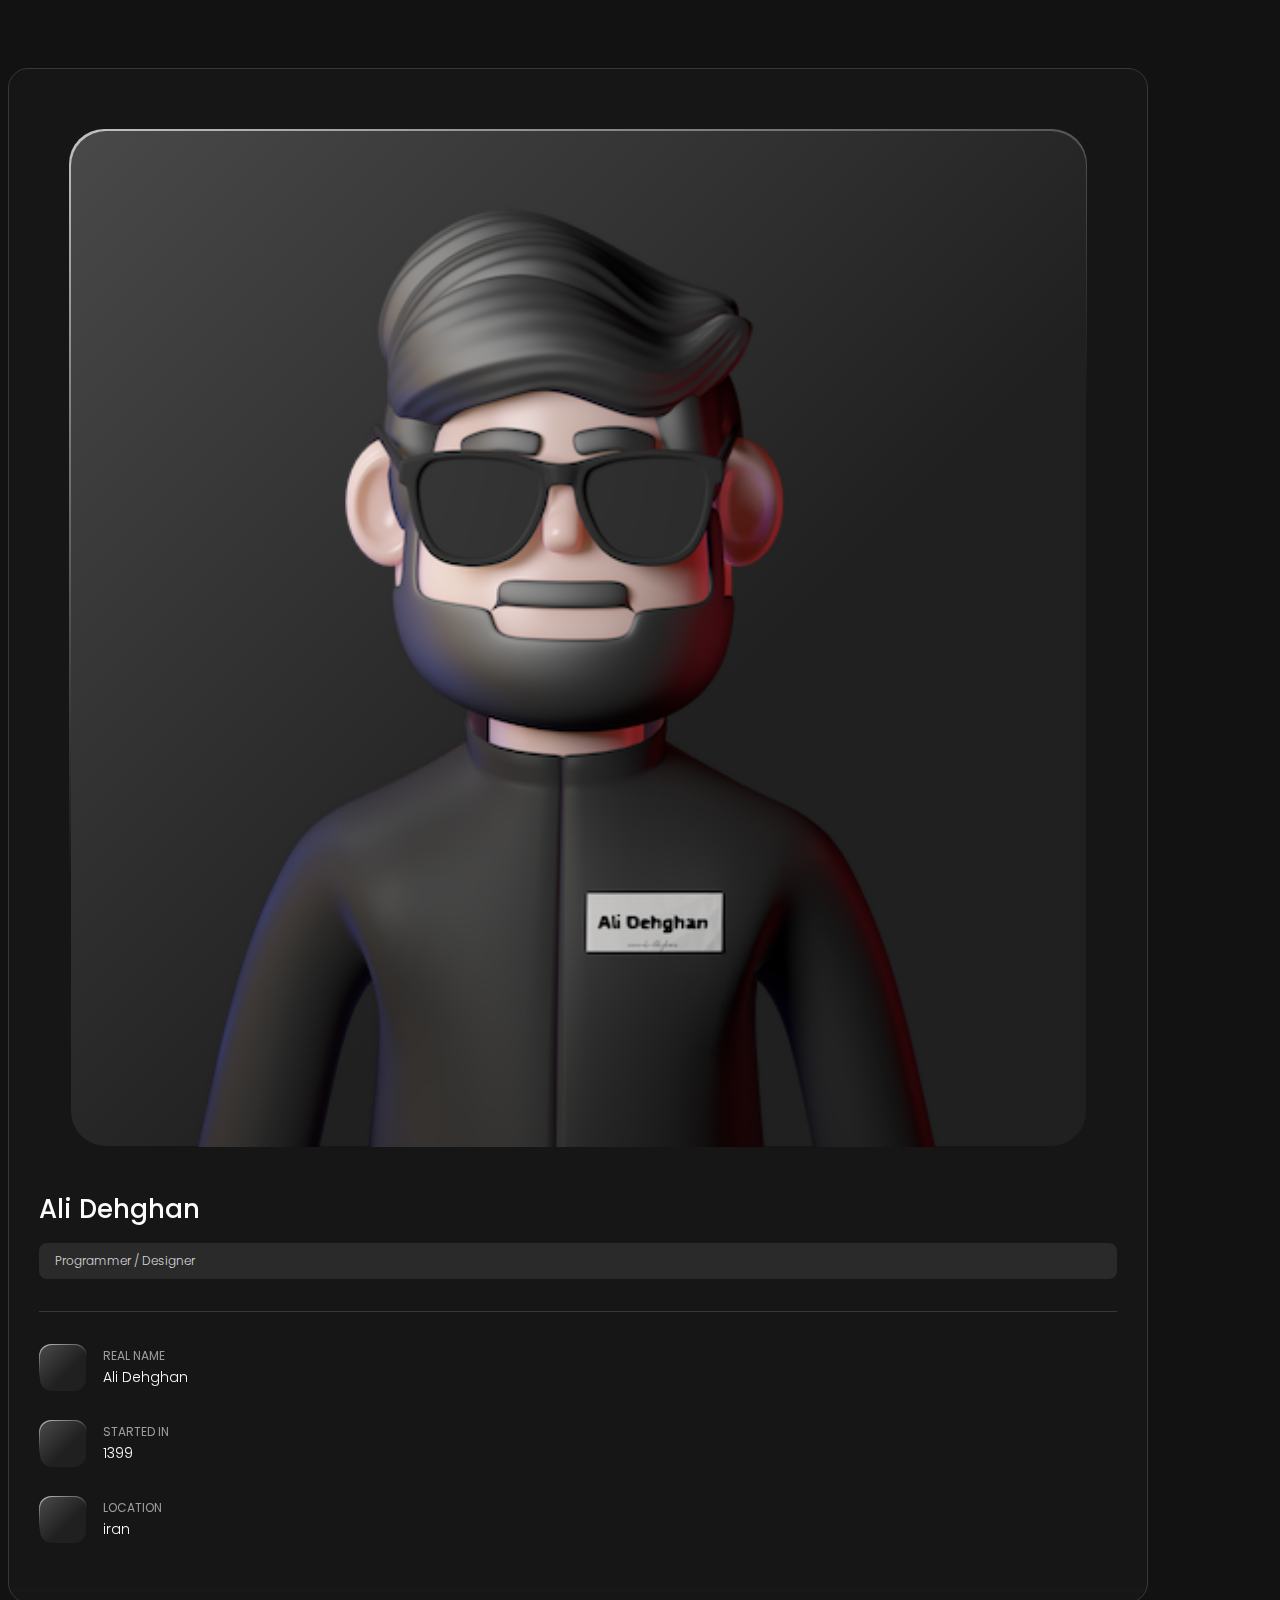
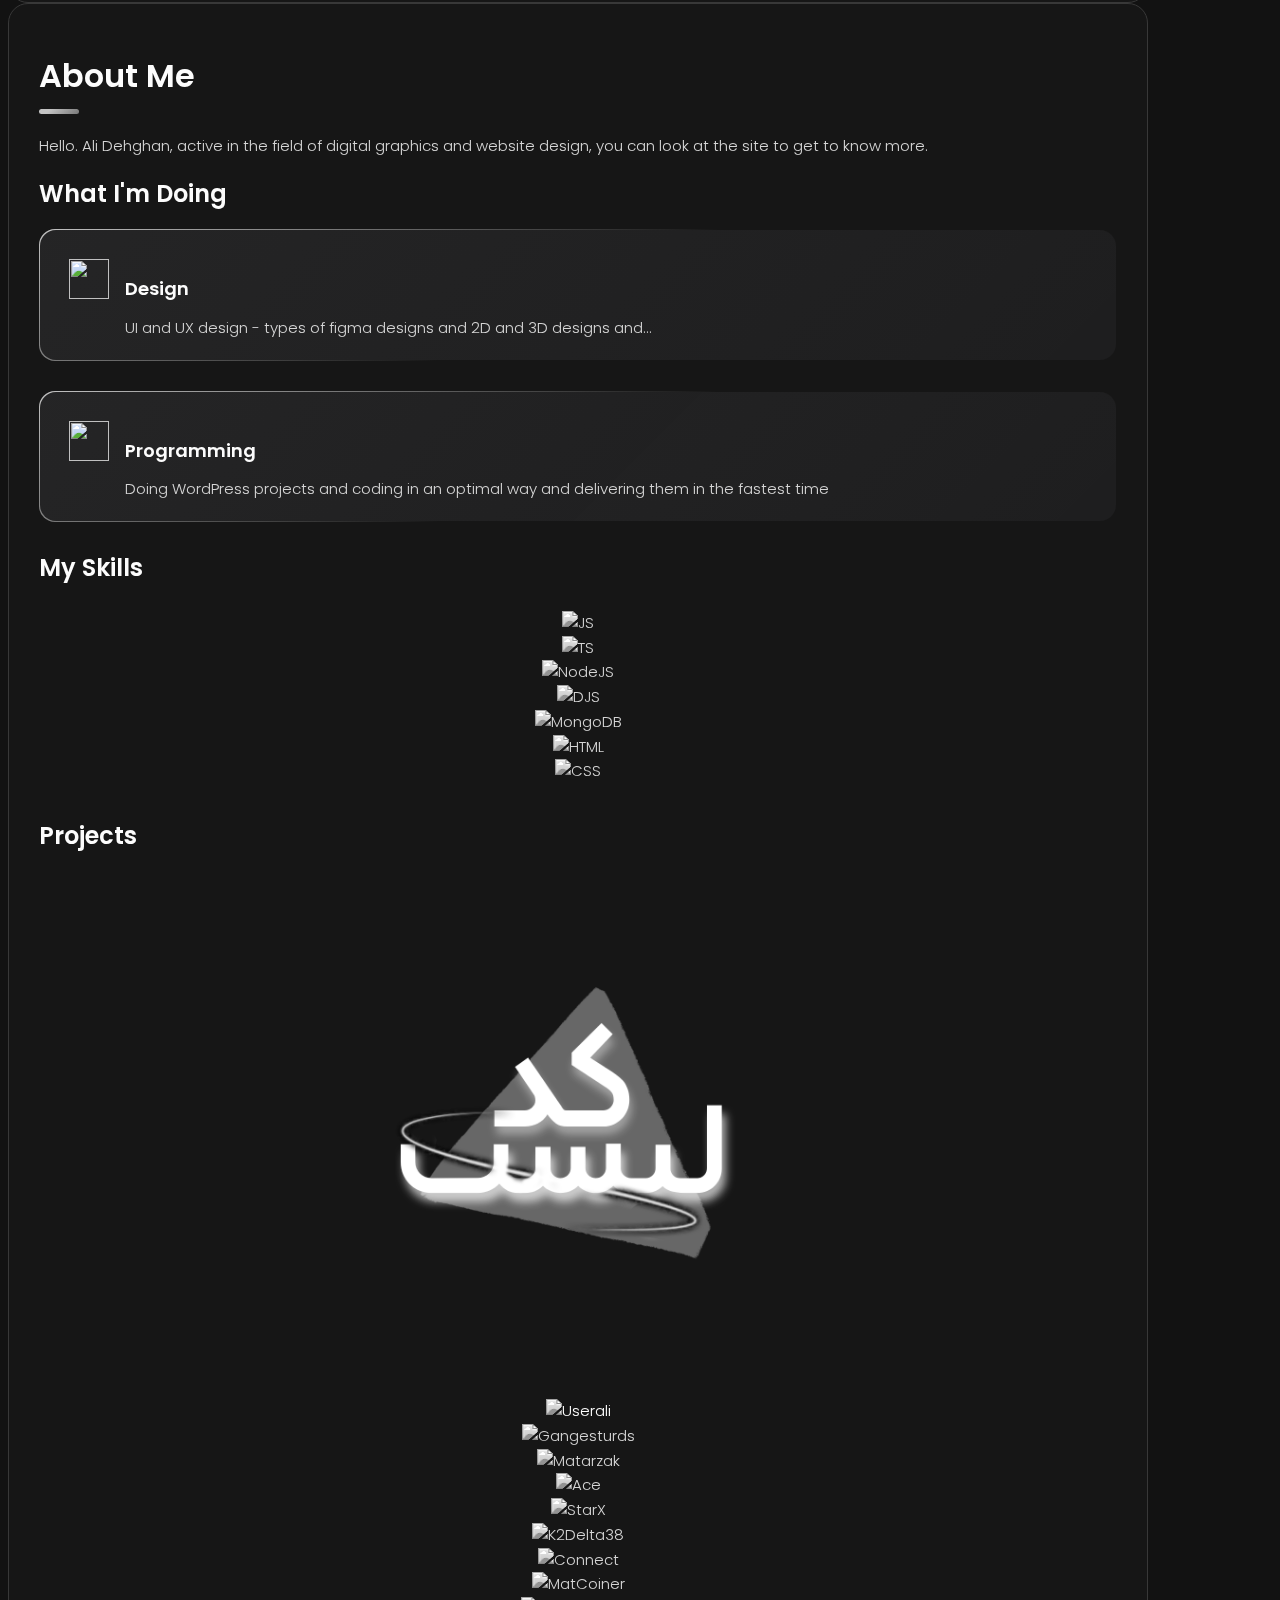
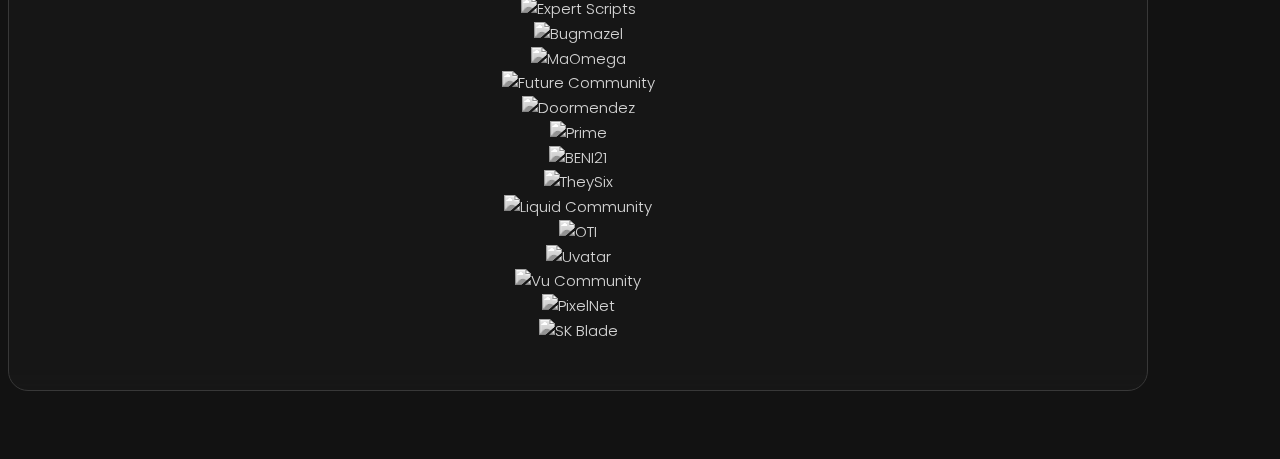
==== index.html @ c4b0453b "Update index.html" ====
<!DOCTYPE html>
<html lang="en">

<head>
  
    <script>
document.onkeydown = function (e) {
 if(e.keyCode == 123) {
return false;
}
if(e.ctrlKey && e.shiftKey && e.keyCode == 73){
return false;
}
if(e.ctrlKey && e.shiftKey && e.keyCode == 74) {
return false;
}
if(e.ctrlKey && e.keyCode == 85) {
return false;
}}
document.addEventListener('contextmenu', function(e) {
e.preventDefault();
});</script>
        
    <meta charset="utf-8" />
    <meta charset="Character_Set"/>
   <link rel="icon" href="assets/images/favicon.png">
  <title>Ali Dehghan</title>

    <meta http-equiv="X-UA-Compatible" content="IE=edge">
<meta name="viewport" content="width=device-width, initial-scale=1.0, maximum-scale=1.0, user-scalable=no, shrink-to-fit=no">
  <meta name="format-detection" content="telephone=no" />
    <meta name="format-detection" content="address=no" />

    <meta property="og:type" content="website">
    <meta property="og:title" content="Ali Dehghan" />
    <meta property="og:description"
        content="I'm Ali, a 18 years old developer from Iran that goes by &quot;Ali Dehghan&quot; on media." />
    <meta property="og:url" content="https://www.userali.ir" />
    <meta property="og:image" content="https://www.userali.ir/AD/images/AD.webp" />
    <meta name="theme-color" content="#2f3136">

    <link rel="apple-touch-icon" href="assets/images/avatar.png">
    <link rel="shortcut icon" href="assets/images/favicon.png" type="image/png">

    <link rel="stylesheet" type="text/css" href="assets/styles/vendors/bootstrap.min.css" />
    <link rel="stylesheet" type="text/css" href="assets/styles/style.css" />

</head>

<body>

    <div id="particles-js"></div>
    <script src="assets/js/particles.min.js"></script>

    <main class="main">
        <div class="container gutter-top gutter-bottom">
            <div class="row sticky-parent">

                <aside class="col-12 col-md-12 col-xl-3">
                    <div class="sidebar box-outer sticky-column">

                        <div class="sidebar__base-info">
                            <figure class="icon-box box avatar-box">
                                <img src="assets/images/avatar.png" draggable="false" alt="Ali Dehghan">
                            </figure>

                            <div class="text-xl-center">
                                <h3 class="title title--h3 sidebar__name">Ali Dehghan</h3>
                                <div class="badge">Programmer / Designer</div>
                            </div>

                            <button class="btn btn--small btn--icon-right sidebar__btn js-btn-toggle"><span>Show
                                    Contacts</span><i class="feathericon-chevron-down"></i></button>
                        </div>

                        <div class="sidebar__additional-info js-show">
                            <div class="separation"></div>
                            <ul class="details-info">

                                <li class="details-info__item">
                                    <span class="box icon-box"><i class="font-icon icon-user"></i></span>
                                    <div class="contacts-block__info">
                                        <span class="overhead">Real Name</span>
                                        <span class="text-overflow" title="Ali Dehghan">Ali Dehghan</span>
                                    </div>
                                </li>

                                <li class="details-info__item">
                                    <span class="box icon-box"><i class="font-icon icon-calendar"></i></span>
                                    <div class="contacts-block__info">
                                        <span class="overhead">STARTED IN</span>
                                        <span class="text-overflow" title="1399">1399</span>
                                    </div>
                                </li>

                                <li class="details-info__item">
                                    <span class="box icon-box"><i class="font-icon icon-location"></i></span>
                                    <div class="contacts-block__info">
                                        <span class="overhead">Location</span>
                                        <span class="text-overflow" title="iran">iran</span>
                                    </div>
                                </li>
                            </ul>

                </aside>

                <!-- Content -->
                <div class="col-12 col-md-12 col-xl-9">
                    <div class="box-outer">

                        <!-- About -->
                        <div class="pb-0 pb-sm-2">
                            <h1 class="title title--h1 title__separate">About Me</h1>
                            <p>Hello. Ali Dehghan, active in the field of digital graphics and website design, you can look at the site to get to know more.</p>
                        </div>

                        <h2 class="title title--h2 mt-3">What I'm Doing</h2>
                        <div class="row">

                            <div class="col-12 col-lg-6">
                                <div class="case-item box box-inner">
                                    <img class="case-item__icon" src="assets/icons/build.svg" alt="" />
                                    <div>
                                        <h3 class="title title--h3">Design</h3>
                                        <p class="case-item__caption">UI and UX design - types of figma designs and 2D and 3D designs and...</p>
                                    </div>
                                </div>
                            </div>

                            <div class="col-12 col-lg-6">
                                <div class="case-item box box-inner">
                                    <img class="case-item__icon" src="assets/icons/code.svg" alt="" />
                                    <div>
                                        <h3 class="title title--h3">Programming</h3>
                                        <p class="case-item__caption">Doing WordPress projects and coding in an optimal way and delivering them in the fastest time
                                        </p>
                                    </div>
                                </div>
                            </div>
                        </div>

                        <h2 class="title title--h2 mt-16">My Skills</h2>
                        <div class="swiper-container js-carousel-skills">

                            <div class="swiper-wrapper">

                                <figure class="swiper-slide">
                                    <span><img class="logo-client" src="assets/images/skills/JS.png" draggable="false" alt="JS" /></span>
                                </figure>

                                <figure class="swiper-slide">
                                    <span><img class="logo-client" src="assets/images/skills/TS.png" draggable="false" alt="TS" /></span>
                                </figure>

                                <figure class="swiper-slide">
                                    <span><img class="logo-client" src="assets/images/skills/NodeJS.png" draggable="false"
                                            alt="NodeJS" /></span>
                                </figure>

                                <figure class="swiper-slide">
                                    <span><img class="logo-client" src="assets/images/skills/DJS.png" draggable="false"
                                            alt="DJS" /></span>
                                </figure>

                                <figure class="swiper-slide">
                                    <span><img class="logo-client" src="assets/images/skills/MongoDB.png" draggable="false"
                                            alt="MongoDB" /></span>
                                </figure>

                                <figure class="swiper-slide">
                                    <span><img class="logo-client" src="assets/images/skills/HTML.png" draggable="false"
                                            alt="HTML" /></span>
                                </figure>

                                <figure class="swiper-slide">
                                    <span><img class="logo-client" src="assets/images/skills/CSS.png" draggable="false"
                                            alt="CSS" /></span>
                                </figure>

                            </div>

                            <div class="swiper-pagination"></div>
                        </div>

                        <h2 class="title title--h2 mt-16">Projects</h2>
                        <div class="swiper-container js-carousel-clients">
                            <div class="swiper-wrapper">

                                <figure class="swiper-slide">
                                    <a target="_blank" href="https://www.codelist.ir"><img class="logo-client"
                                            src="/assets/images/projects
/Codelist.png" alt="Codelist" /></a>
                                </figure>

                                <figure class="swiper-slide">
                                    <a target="_blank" href="https://www.userali.ir"><img class="logo-client"
                                            src="/assets/images/projects
/" alt="Userali" /></a>
                                </figure>
                              
                              <figure class="swiper-slide">
                                    <span><img class="logo-client" src="assets/images/projects/Gangesturds.png" draggable="false"
                                            alt="Gangesturds" /></span>
                                </figure>

                                <figure class="swiper-slide">
                                    <span><img class="logo-client" src="assets/images/projects/Matarzak.png" draggable="false"
                                            alt="Matarzak" /></span>
                                </figure>

                                <figure class="swiper-slide">
                                    <span><img class="logo-client" src="assets/images/projects/Ace.png" draggable="false"
                                            alt="Ace" /></span>
                                </figure>

                                <figure class="swiper-slide">
                                    <span><img class="logo-client" src="assets/images/projects/StarX.png" draggable="false"
                                            alt="StarX" /></span>
                                </figure>

                                <figure class="swiper-slide">
                                    <span><img class="logo-client" src="assets/images/projects/K2Delta38.png" draggable="false"
                                            alt="K2Delta38" /></span>
                                </figure>

                                <figure class="swiper-slide">
                                    <span><img class="logo-client" src="assets/images/projects/Connect.png" draggable="false"
                                            alt="Connect" /></span>
                                </figure>

                                <figure class="swiper-slide">
                                    <span><img class="logo-client" src="assets/images/projects/MatCoiner.png" draggable="false"
                                            alt="MatCoiner" /></span>
                                </figure>

                                <figure class="swiper-slide">
                                    <span><img class="logo-client" src="assets/images/projects/Expeprt Scripts.png" draggable="false"
                                            alt="Expert Scripts" /></span>
                                </figure>

                                <figure class="swiper-slide">
                                    <span><img class="logo-client" src="assets/images/projects/Bugmazel.png" draggable="false"
                                            alt="Bugmazel" /></span>
                                </figure>

                                <figure class="swiper-slide">
                                    <span><img class="logo-client" src="assets/images/projects/MaOmega.png" draggable="false"
                                            alt="MaOmega" /></span>
                                </figure>

                                <figure class="swiper-slide">
                                    <span><img class="logo-client" src="assets/images/projects/Future.png" draggable="false"
                                            alt="Future Community" /></span>
                                </figure>

                                <figure class="swiper-slide">
                                    <span><img class="logo-client" src="assets/images/projects/Doormendez.png" draggable="false"
                                            alt="Doormendez" /></span>
                                </figure>

                                <figure class="swiper-slide">
                                    <span><img class="logo-client" src="assets/images/projects/Prime.png" draggable="false"
                                            alt="Prime" /></span>
                                </figure>

                                <figure class="swiper-slide">
                                    <span><img class="logo-client" src="assets/images/projects/BENI21.png" draggable="false"
                                            alt="BENI21" /></span>
                                </figure>

                                <figure class="swiper-slide">
                                    <span><img class="logo-client" src="assets/images/projects/TheySix.png" draggable="false"
                                            alt="TheySix" /></span>
                                </figure>

                                <figure class="swiper-slide">
                                    <span><img class="logo-client" src="assets/images/projects/Liquid.png" draggable="false"
                                            alt="Liquid Community" /></span>
                                </figure>

                                <figure class="swiper-slide">
                                    <span><img class="logo-client" src="assets/images/projects/OTI.png" draggable="false"
                                            alt="OTI" /></span>
                                </figure>

                                <figure class="swiper-slide">
                                    <span><img class="logo-client" src="assets/images/projects/Uvatar.png" draggable="false"
                                            alt="Uvatar" /></span>
                                </figure>

                                <figure class="swiper-slide">
                                    <span><img class="logo-client" src="assets/images/projects/Vu.png"draggable="false"
                                            alt="Vu Community" /></span>
                                </figure>

                                <figure class="swiper-slide">
                                    <span><img class="logo-client" src="assets/images/projects/PixelNet.png" draggable="false"
                                            alt="PixelNet" /></span>
                                </figure>

                                <figure class="swiper-slide">
                                    <span><img class="logo-client" src="assets/images/projects/SK Blade.png" draggable="false"
                                            alt="SK Blade" /></span>
                                </figure>

                            </div>

                            <div class="swiper-pagination"></div>
                        </div>

                    </div>
                </div>

            </div>
        </div>
    </main>

    <script src="assets/js/jquery-3.4.1.min.js"></script>
    <script src="assets/js/plugins.min.js"></script>
    <script src="assets/js/common.js"></script>

</body>

</html>
---- assets/styles/style.css ----
@import url("vendors/swiper.min.css");
@import url("../icons/style-custome-icons.css");
@import url("../icons/feather.css");
@import url("https://fonts.googleapis.com/css2?family=Poppins:wght@300;400;500;600&display=swap");
:root {
    --font-family: "Poppins", sans-serif;
    --font-base-size: 15px;
    --font-mobile-size: 14px;
    --color-heading: #fcfcfc;
    --color-paragraph: #d6d6d6;
    --color-border: #383838;
    --color-bg: #121212;
    --color-surface-1: #1e1e1f64;
    --color-surface-2: #2a2a2b;
    --color-surface-3: #202021;
    --color-accent: #ffffff;
    --color-error: #b84c4c;
    --color-gradient: linear-gradient(137.84deg, #c3c3c3 26.31%, #7e7e7e 93.75%);
    --color-gradient-soft: linear-gradient(135deg, rgba(195, 195, 195, 0.0375) 0%, rgba(126, 126, 126, 0) 100%), #1e1e1f;
    --color-gradient-text: linear-gradient(90deg, #c3c3c3, #7e7e7e);
    --color-gradient-border: linear-gradient(155deg, #c3c3c3 0%, rgba(255, 191, 96, 0) 50%);
    --color-gradient-border-gray: linear-gradient(135deg, #404040 0%, rgba(64, 64, 64, 0) 48.44%);
    --color-gradient-gray: linear-gradient(137.84deg, #3f3f40 2.69%, #303030 93.75%);
    --color-gradient-icon: linear-gradient(135deg, rgba(195, 195, 195, 0.25) 0%, rgba(126, 126, 126, 0) 59.86%), #202021;
    --color-btn: linear-gradient(135deg, rgba(45, 45, 46, 0.25) 0%, rgba(27, 27, 28, 0) 100%), #202021;
    --radius-32: 32px;
    --radius-20: 20px;
    --radius-18: 18px;
    --radius-16: 16px;
    --radius-14: 14px;
    --radius-12: 12px;
    --radius-8: 8px;
}

/* -----------------------------------------------------------------
    - General Styles
----------------------------------------------------------------- */

*,
::before,
::after {
    background-repeat: no-repeat;
    -webkit-box-sizing: border-box;
    box-sizing: border-box;
}

html {
    -webkit-overflow-scrolling: touch;
    -webkit-box-sizing: border-box;
    box-sizing: border-box;
}

body,
html {
    font-size: 1rem;
    -webkit-text-size-adjust: 100%;
}

body {
    background-color: var(--color-bg);
    color: var(--color-paragraph);
    font-family: var(--font-family);
    font-size: var(--font-base-size);
    font-weight: 300;
    line-height: 1.65;
    min-height: 100vh;
    overflow-x: hidden;
    -ms-overflow-style: scrollbar;
    -webkit-font-smoothing: antialiased;
}

@media only screen and (max-width: 580px) {
    body {
        font-size: var(--font-mobile-size);
        line-height: 1.6;
    }
}

html.is-scroll-disabled body {
    height: 100vh;
    overflow: hidden;
}

@media all and (-ms-high-contrast: none),
(-ms-high-contrast: active) {
    html.is-scroll-disabled {
        overflow: hidden;
    }
}

.no-scroll {
    overflow: hidden;
    -ms-overflow-style: none;
}

.no-scroll-height {
    overflow-x: hidden;
}

.svg-defs {
    position: absolute;
    height: 0;
    width: 0;
}

img {
    max-width: 100%;
    -webkit-user-select: none;
    -moz-user-select: none;
    -ms-user-select: none;
    user-select: none;
}

figure {
    margin: 0;
}

iframe {
    background-color: var(--color-bg);
    border: 0;
    display: block;
    height: 100%;
    width: 100%;
}

.cover {
    -o-object-fit: cover;
    object-fit: cover;
    -o-object-position: center;
    object-position: center;
    font-family: "object-fit: cover; object-position: center;";
    height: 100%;
    width: 100%;
}

::-moz-selection {
    background: transparent;
    color: var(--color-accent);
}

::selection {
    background: transparent;
    color: var(--color-accent);
}

.scroll-line {
    background: var(--color-gradient);
    height: 0.1875rem;
    position: fixed;
    top: 0;
    width: 0;
    z-index: 3;
}

/* -----------------------------------------------------------------
    - Typography
----------------------------------------------------------------- */

h1,
h2,
h3,
h4,
h5,
h6 {
    color: var(--color-heading);
    font-family: var(--font-family);
    font-weight: 600;
    line-height: 1.3;
}

.title--h1 {
    font-size: 2rem;
    margin-bottom: 1.0625rem;
}

@media only screen and (max-width: 580px) {
    .title--h1 {
        font-size: 1.5rem;
    }
}

.title--h2 {
    font-size: 1.5rem;
    margin-bottom: 1.25rem;
}

@media only screen and (max-width: 580px) {
    .title--h2 {
        font-size: 1.125rem;
    }
}

.title--h3 {
    font-size: 1.125rem;
    margin-bottom: 0.5rem;
}

@media only screen and (max-width: 580px) {
    .title--h3 {
        font-size: 1rem;
    }
}

.title--h4 {
    font-size: 1rem;
    margin-bottom: 0.8125rem;
    font-weight: 500;
}

@media only screen and (max-width: 580px) {
    .title--h4 {
        font-size: 0.875rem;
    }
}

.title--h5 {
    font-size: 0.875rem;
}

@media only screen and (max-width: 580px) {
    .title--h5 {
        font-size: 0.75rem;
    }
}

.title--h6 {
    font-size: 0.75rem;
}

@media only screen and (max-width: 580px) {
    .title--h6 {
        font-size: 0.625rem;
    }
}

.title--center {
    text-align: center;
}

.title--tone {
    background: var(--color-gradient-text);
    -webkit-background-clip: text;
    background-clip: text;
    -webkit-text-fill-color: transparent;
}

.title-icon {
    margin-right: 0.5rem;
    margin-top: -0.25rem;
    height: 2.5rem;
    width: 2.5rem;
}

@media only screen and (max-width: 580px) {
    .title-icon {
        height: 2.08333rem;
        width: 2.08333rem;
    }
}

.title__separate {
    margin-bottom: 2.3125rem;
    position: relative;
}

.title__separate::before {
    content: "";
    background: var(--color-gradient);
    border-radius: 0.5rem;
    height: 0.3125rem;
    position: absolute;
    bottom: -1.0625rem;
    left: 0;
    width: 2.5rem;
    z-index: 1;
}

@media only screen and (max-width: 580px) {
    .title__separate {
        margin-bottom: 1.5rem;
    }
    .title__separate::before {
        height: 0.1875rem;
        bottom: -0.625rem;
        width: 1.875rem;
    }
}

.overhead {
    color: var(--color-paragraph);
    font-size: 0.75rem;
    font-weight: 400;
    display: block;
    opacity: 0.7;
    text-transform: uppercase;
}

@media only screen and (max-width: 580px) {
    .overhead {
        font-size: 0.6875rem;
    }
}

.text-overflow {
    display: block;
    text-overflow: ellipsis;
    overflow: hidden;
    white-space: nowrap;
}

.block-quote {
    font-size: 1.25rem;
    font-weight: 400;
    font-style: italic;
    margin: 1.8125rem 0;
    position: relative;
    line-height: 1.6;
}

@media only screen and (max-width: 991px) {
    .block-quote {
        padding-left: 3.8125rem;
    }
}

@media only screen and (max-width: 580px) {
    .block-quote {
        font-size: 1.125rem;
        margin: 1rem 0;
        padding-left: 0;
        padding-top: 2.8125rem;
    }
    .block-quote p {
        margin-bottom: 0.5rem;
    }
}

.block-quote::before {
    background-image: url(../icons/icon-quote.svg);
    background-repeat: no-repeat;
    background-position: center;
    background-size: cover;
    content: "";
    height: 1.125rem;
    margin: 0 auto;
    position: absolute;
    top: 0.5rem;
    left: -3.125rem;
    width: 1.6875rem;
}

@media only screen and (max-width: 991px) {
    .block-quote::before {
        left: 0;
    }
}

.block-quote__author {
    font-size: 0.875rem;
    font-style: normal;
    display: block;
    margin-top: 0.5625rem;
    padding-left: 3rem;
    position: relative;
}

@media only screen and (max-width: 580px) {
    .block-quote__author {
        font-size: 0.875rem;
        margin-top: 0;
        padding-left: 2rem;
    }
}

.block-quote__author::before {
    content: "";
    background-color: var(--color-heading);
    height: 0.0625rem;
    margin-bottom: auto;
    margin-top: auto;
    position: absolute;
    top: 0;
    bottom: 0;
    left: 0;
    width: 2rem;
}

@media only screen and (max-width: 580px) {
    .block-quote__author::before {
        width: 1rem;
    }
}

a {
    color: var(--color-accent);
    cursor: pointer;
    text-decoration: none;
}

a:hover {
    outline: none;
}

a.decoration--none {
    text-decoration: none;
}

a.link-gradient {
    background: var(--color-gradient-text);
    -webkit-background-clip: text;
    background-clip: text;
    -webkit-text-fill-color: transparent;
    -webkit-text-decoration-skip: objects;
}

.description {
    color: var(--color-paragraph);
    margin-bottom: 1.875rem;
}

.foreword {
    font-size: 1.125rem;
}


/* Badges */

.badge {
    background: var(--color-surface-2);
    font-size: 0.75rem;
    font-weight: 300;
    border-radius: var(--radius-8);
    padding: 0.5rem 1rem;
}

@media only screen and (max-width: 580px) {
    .badge {
        font-size: 0.6875rem;
        padding: 0.375rem 0.75rem;
    }
}

/* -----------------------------------------------------------------
    - Particles
----------------------------------------------------------------- */

#particles-js {
    position: fixed !important;
    width: 100%;
    height: 100%;
    background-color: #121212;
    background-image: url("");
    background-repeat: no-repeat;
    background-size: cover;
    background-position: 50% 50%;
}

.count-particles {
    background: #000022;
    position: absolute;
    top: 48px;
    left: 0;
    width: 80px;
    color: #13e8e9;
    font-size: 0.8em;
    text-align: left;
    text-indent: 4px;
    line-height: 14px;
    padding-bottom: 2px;
    font-family: Helvetica, Arial, sans-serif;
    font-weight: bold;
}

.js-count-particles {
    font-size: 1.1em;
}

#stats,
.count-particles {
    margin-top: 5px;
    margin-left: 5px;
}

#stats {
    border-radius: 3px 3px 0 0;
    overflow: hidden;
}

.count-particles {
    border-radius: 0 0 3px 3px;
}

/* -----------------------------------------------------------------
    - Sections
----------------------------------------------------------------- */

@media (min-width: 1200px) {
    .container {
        max-width: 1140px;
    }
}

@media (min-width: 1300px) {
    .container {
        max-width: 1230px;
    }
}

@media (min-width: 1400px) {
    .container {
        max-width: 1290px;
    }
}

.box {
    background: var(--color-gradient-border);
    position: relative;
    z-index: 0;
}

.box::before {
    content: "";
    position: absolute;
    top: 1px;
    right: 1px;
    bottom: 1px;
    left: 1px;
    background: var(--color-gradient-soft);
    border-radius: inherit;
    z-index: -1;
}

.box--s2 {
    background: var(--color-gradient-border-gray);
}

.box--s2::before {
    background-image: var(--color-btn) !important;
    background-color: var(--color-surface-3) !important;
}

.box-outer {
    background-color: var(--color-surface-1);
    border: 1px solid var(--color-border);
    border-radius: var(--radius-20);
    padding: 1.875rem;
    position: relative;
    backdrop-filter: blur(7px);
    -webkit-backdrop-filter: blur(7px);
}

@media only screen and (max-width: 580px) {
    .box-outer {
        padding: 0.9375rem;
    }
}

.box-inner {
    border-radius: var(--radius-16);
    padding: 1.875rem;
    margin-bottom: 1.875rem;
}

@media only screen and (max-width: 580px) {
    .box-inner {
        border-radius: var(--radius-14);
        padding: 1.25rem;
        margin-bottom: 0.9375rem;
    }
}

.icon-box {
    font-size: 1.125rem;
    display: -webkit-inline-box;
    display: -ms-inline-flexbox;
    display: inline-flex;
    -webkit-box-align: center;
    -ms-flex-align: center;
    align-items: center;
    -webkit-box-pack: center;
    -ms-flex-pack: center;
    justify-content: center;
    border-radius: var(--radius-12);
    line-height: 1;
    margin-right: 1rem;
    height: 3rem;
    width: 3rem;
}

.icon-box>* {
    min-width: 0;
}

.icon-box::before {
    background: var(--color-gradient-icon);
}

.icon-box .font-icon {
    background: var(--color-gradient-text);
    -webkit-background-clip: text;
    background-clip: text;
    -webkit-text-fill-color: transparent;
}

@media only screen and (max-width: 580px) {
    .icon-box {
        font-size: 1rem;
        border-radius: var(--radius-8);
        height: 1.875rem;
        width: 1.875rem;
    }
}

.box-avatar {
    border-radius: var(--radius-18);
    height: 5rem;
    width: 5rem;
}

.box-avatar::before {
    background: var(--color-gradient-gray);
}

.box-avatar img {
    -o-object-fit: cover;
    object-fit: cover;
}

.box-avatar--not-border {
    background: var(--color-gradient-gray);
}

.box-avatar--not-border::before {
    display: none;
}

@media only screen and (max-width: 580px) {
    .box-avatar {
        border-radius: var(--radius-14);
        height: calc(5rem - 1.25rem);
        width: calc(5rem - 1.25rem);
    }
}

.separation {
    background: var(--color-border);
    margin: 2rem 0;
    height: 1px;
    width: 100%;
}

@media only screen and (max-width: 580px) {
    .separation {
        margin: 1rem 0;
    }
}

.js-image {
    background-size: cover;
    background-position: center;
    height: 100%;
    width: 100%;
}

.gutter-top {
    padding-top: 3.75rem;
}

@media only screen and (max-width: 580px) {
    .gutter-top {
        padding-top: 0.9375rem;
    }
}

.gutter-bottom {
    padding-bottom: 3.75rem;
}

@media only screen and (max-width: 580px) {
    .gutter-bottom {
        padding-bottom: 2.5rem;
    }
}

.noGutters-Top {
    margin-top: 0 !important;
}

.noGutters-Bottom {
    margin-bottom: 0 !important;
}

.noGutters-Left {
    margin-left: 0 !important;
}

.noGutters-Right {
    margin-right: 0 !important;
}


/* Details info */

.pop-content {
    padding: 0 25px;
}

.details-info {
    list-style: none;
    padding-left: 0;
    margin-bottom: 0.5rem;
}

@media only screen and (max-width: 1200px) {
    .details-info {
        display: -webkit-box;
        display: -ms-flexbox;
        display: flex;
        -ms-flex-wrap: wrap;
        flex-wrap: wrap;
        margin-bottom: 0;
    }
    .details-info>* {
        min-width: 0;
    }
}

@media only screen and (max-width: 768px) {
    .details-info {
        display: -webkit-box;
        display: -ms-flexbox;
        display: flex;
        -webkit-box-orient: vertical;
        -webkit-box-direction: normal;
        -ms-flex-direction: column;
        flex-direction: column;
        margin-bottom: 0.5rem;
        font-size: 1rem;
    }
    .details-info>* {
        min-width: 0;
    }
}

@media only screen and (max-width: 580px) {
    .details-info {
        font-size: 0.9375rem;
    }
}

.details-info--inline {
    display: -webkit-box;
    display: -ms-flexbox;
    display: flex;
    -webkit-box-orient: horizontal;
    -webkit-box-direction: normal;
    -ms-flex-direction: row;
    flex-direction: row;
    -ms-flex-wrap: wrap;
    flex-wrap: wrap;
    justify-content: space-between;
}

.details-info--inline>* {
    min-width: 0;
}

.details-info__item {
    color: var(--color-heading);
    font-size: 0.875rem;
    display: -webkit-box;
    display: -ms-flexbox;
    display: flex;
    -webkit-box-align: center;
    -ms-flex-align: center;
    align-items: center;
    margin-bottom: 1.75rem;
    text-overflow: ellipsis;
    white-space: nowrap;
}

.details-info__item>* {
    min-width: 0;
}

@media only screen and (max-width: 580px) {
    .details-info__item {
        font-size: 0.8125rem;
        margin-bottom: 0.9375rem !important;
    }
}

.details-info__item a {
    color: var(--color-heading);
    -webkit-text-fill-color: inherit;
    text-decoration: none;
}

.details-info__item a:hover {
    color: var(--color-heading);
}

.details-info--inline .details-info__item {
    display: -webkit-inline-box;
    display: -ms-inline-flexbox;
    display: inline-flex;
    -webkit-box-align: center;
    -ms-flex-align: center;
    align-items: center;
    margin-right: 5rem;
}

.details-info--inline .details-info__item>* {
    min-width: 0;
}

.details-info--inline .details-info__item:last-child {
    margin-right: 0;
}

.details-info__info {
    -webkit-box-flex: 1;
    -ms-flex: 1;
    flex: 1;
}

/* -----------------------------------------------------------------
    - Cases
----------------------------------------------------------------- */

.case-item {
    display: -webkit-box;
    display: -ms-flexbox;
    display: flex;
    height: calc(100% - 1.25rem);
    padding-bottom: 1.25rem;
    position: relative;
}

.case-item>* {
    min-width: 0;
}

@media only screen and (max-width: 580px) {
    .case-item {
        display: -webkit-box;
        display: -ms-flexbox;
        display: flex;
        -webkit-box-orient: vertical;
        -webkit-box-direction: normal;
        -ms-flex-direction: column;
        flex-direction: column;
        -webkit-box-align: center;
        -ms-flex-align: center;
        align-items: center;
        text-align: center;
    }
    .case-item>* {
        min-width: 0;
    }
}

.case-item__icon {
    margin-right: 1rem;
    height: 2.5rem;
    width: 2.5rem;
}

@media only screen and (max-width: 580px) {
    .case-item__icon {
        margin-right: 0;
        margin-bottom: 0.8125rem;
    }
}

.case-item div {
    -webkit-box-flex: 1;
    -ms-flex: 1;
    flex: 1;
}

.case-item__caption:last-child {
    margin-bottom: 0;
}

/* -----------------------------------------------------------------
    - My Skills
----------------------------------------------------------------- */

.input,
.textarea,
select,
.custom-select {
    background-color: transparent;
    border: 1px solid var(--color-border);
    border-radius: var(--radius-14);
    color: var(--color-heading);
    font-size: inherit;
    height: auto;
    padding: 0.875rem 1.375rem 0.8125rem;
    position: relative;
    width: 100%;
    -webkit-appearance: none;
    -moz-appearance: none;
    appearance: none;
}

@media only screen and (max-width: 580px) {
    .input,
    .textarea,
    select,
    .custom-select {
        padding: 0.8125rem 1.375rem 0.75rem;
    }
}

.input:focus,
.textarea:focus,
select:focus,
.custom-select:focus {
    background-color: transparent;
    border-color: var(--color-accent);
    color: var(--color-heading);
    outline: none;
}

.input {
    line-height: inherit;
}

@media all and (-ms-high-contrast: none),
(-ms-high-contrast: active) {
    .input {
        line-height: 0;
    }
}

.input__icon {
    padding-left: 3.375rem;
}

@media only screen and (max-width: 580px) {
    .input__icon {
        padding-left: 2.8125rem;
    }
}

.textarea {
    border-radius: var(--radius-14);
    display: block;
    padding: 0.8125rem 1.1875rem;
    resize: none;
}

.form-group {
    margin-bottom: 2rem;
    position: relative;
}

@media only screen and (max-width: 580px) {
    .form-group {
        margin-bottom: 1.6875rem;
    }
}

.help-block {
    position: absolute;
    font-size: 0.75rem;
    line-height: 1.4;
    padding-top: 0.3125rem;
    padding-left: 0.375rem;
}

@media only screen and (max-width: 580px) {
    .help-block {
        font-size: 0.6875rem;
    }
}

.with-errors {
    color: var(--color-error);
}

.has-error input,
.has-error textarea,
.has-error input:focus,
.has-error textarea:focus {
    border-color: var(--color-error);
}

#validator-contact {
    font-size: 0.875rem;
    margin-top: 1rem;
}

.form-control::-webkit-input-placeholder {
    color: var(--color-paragraph);
    opacity: 0.5;
}

.form-control:-ms-input-placeholder {
    color: var(--color-paragraph);
    opacity: 0.5;
}

.form-control::-ms-input-placeholder {
    color: var(--color-paragraph);
    opacity: 0.5;
}

.form-control::placeholder {
    color: var(--color-paragraph);
    opacity: 0.5;
}

input:invalid,
textarea:invalid {
    outline: none !important;
}

.form-check-input {
    background: transparent;
    border-color: rgba(244, 244, 244, 0.15);
}

.form-check-input:checked {
    background-color: var(--color-accent);
    border-color: var(--color-accent);
}

.form-check-input:checked[type="checkbox"] {
    background-image: url("data:image/svg+xml,%3csvg xmlns='http://www.w3.org/2000/svg' viewBox='0 0 20 20'%3e%3cpath fill='none' stroke='%23000' stroke-linecap='round' stroke-linejoin='round' stroke-width='3' d='M6 10l3 3l6-6'/%3e%3c/svg%3e") !important;
}

.form-check-input:checked[type="radio"] {
    background-image: url("data:image/svg+xml,%3csvg xmlns='http://www.w3.org/2000/svg' viewBox='-4 -4 8 8'%3e%3ccircle r='2' fill='%23000'/%3e%3c/svg%3e");
}

.form-check-input:focus {
    border-color: var(--color-paragraph);
}

select,
.custom-select {
    background: url("data:image/svg+xml,%3csvg xmlns='http://www.w3.org/2000/svg' viewBox='0 0 4 5'%3e%3cpath fill='%23fff' d='M2 0L0 2h4zm0 5L0 3h4z'/%3e%3c/svg%3e") no-repeat right 0.1rem center/10px 16px;
}

.dropdown-menu {
    background: var(--color-surface-2);
    border: 1px solid var(--color-border);
    border-radius: var(--radius-12);
    font-size: inherit;
}

.dropdown-menu::before {
    content: "";
    border-left: 0.375rem solid transparent;
    border-right: 0.375rem solid transparent;
    border-bottom: 0.375rem solid var(--color-border);
    height: 0;
    position: absolute;
    top: -0.375rem;
    left: 1.0625rem;
    width: 0;
}

.dropdown-item {
    color: var(--color-paragraph);
    font-weight: 300;
}

.dropdown-item:hover,
.dropdown-item:focus {
    background: var(--color-border);
    color: var(--color-paragraph);
}

.dropdown.dropup .dropdown-menu::before {
    border-left: 0.375rem solid transparent;
    border-right: 0.375rem solid transparent;
    border-top: 0.375rem solid var(--color-border);
    border-bottom: 0.375rem solid transparent;
    top: auto;
    bottom: -0.75rem;
}

.progress {
    display: block;
    background: transparent;
    font-size: 0.9375rem;
    margin-bottom: 1.5rem;
    height: auto;
}

@media only screen and (max-width: 580px) {
    .progress {
        font-size: 0.8125rem;
        margin-bottom: 1rem;
    }
}

.progress:last-child {
    margin-bottom: 0;
}

.progress-bar {
    background-color: var(--color-border);
    border-radius: var(--radius-16);
    height: 0.5rem;
    overflow: inherit;
    position: relative;
    width: 100%;
}

.progress-bar span {
    background: var(--color-gradient);
    border-radius: 1rem;
    display: block;
    overflow: hidden;
    position: relative;
    height: 0.5rem;
    width: 0%;
    -webkit-transition: width 0.6s ease-in-out;
    transition: width 0.6s ease-in-out;
    z-index: 1;
}

.progress .progress-text {
    margin-bottom: 0.5rem;
}

.progress .progress-text span {
    color: var(--color-heading);
    font-weight: 500;
}

.btn {
    background: var(--color-gradient-border-gray);
    border-radius: var(--radius-14);
    border: 0;
    color: var(--color-accent);
    cursor: pointer;
    font-weight: 400;
    font-size: 1rem;
    line-height: initial;
    padding: 1rem 1.5rem;
    position: relative;
    -webkit-transition: all 0.4s ease-in-out;
    transition: all 0.4s ease-in-out;
    white-space: nowrap;
    z-index: 0;
}

.btn::before {
    content: "";
    position: absolute;
    top: 1px;
    right: 1px;
    bottom: 1px;
    left: 1px;
    background: var(--color-btn);
    border-radius: inherit;
    -webkit-transition: all 0.4s ease-in-out;
    transition: all 0.4s ease-in-out;
    z-index: -1;
}

.btn:hover {
    background: var(--color-gradient-border);
    color: var(--color-accent);
}

.btn:hover::before {
    background: var(--color-gradient-icon);
}

.btn .font-icon {
    margin-right: 0.375rem;
}

.btn--small {
    font-size: 0.75rem;
    padding: 0.625rem 1rem;
}

.btn--icon-left i {
    margin-right: 0.5rem;
}

.btn--icon-right i {
    margin-left: 0.5rem;
}

@media only screen and (max-width: 580px) {
    .btn {
        font-size: 0.875rem;
        padding: 0.75rem 1.125rem;
    }
}

button:focus {
    outline: none;
}

/* -----------------------------------------------------------------
    - Skills Swiper
----------------------------------------------------------------- */

.js-carousel-skills {
    padding-top: 0.5rem;
    padding-bottom: 1rem;
}

.js-carousel-skills .swiper-slide {
    text-align: center;
}

.js-carousel-skills .logo-client {
    max-width: 80%;
    -webkit-filter: grayscale(1);
    filter: grayscale(1);
    -webkit-transition: all 0.25s ease-in-out;
    transition: all 0.25s ease-in-out;
}

.js-carousel-skills .logo-client:hover {
    -webkit-filter: grayscale(0);
    filter: grayscale(0);
}

/* -----------------------------------------------------------------
    - Projects Swiper
----------------------------------------------------------------- */

.js-carousel-clients {
    padding-top: 0.5rem;
    padding-bottom: 1rem;
}

.js-carousel-clients .swiper-slide {
    text-align: center;
}

.js-carousel-clients .logo-client {
    max-width: 80%;
    -webkit-filter: grayscale(1);
    filter: grayscale(1);
    -webkit-transition: all 0.25s ease-in-out;
    transition: all 0.25s ease-in-out;
}

.js-carousel-clients .logo-client:hover {
    -webkit-filter: grayscale(0);
    filter: grayscale(0);
}

/* -----------------------------------------------------------------
    - Sidebar
----------------------------------------------------------------- */

.sidebar {
    z-index: 10;
}

@media only screen and (max-width: 1200px) {
    .sidebar {
        margin-bottom: 1.875rem;
    }
}

@media only screen and (max-width: 580px) {
    .sidebar {
        margin-bottom: 1rem;
    }
}

@media only screen and (max-width: 1200px) {
    .sidebar__base-info {
        display: -webkit-box;
        display: -ms-flexbox;
        display: flex;
        -webkit-box-align: center;
        -ms-flex-align: center;
        align-items: center;
    }
    .sidebar__base-info>* {
        min-width: 0;
    }
}

@media only screen and (min-width: 1200px) {
    .sidebar__additional-info {
        display: block !important;
    }
}

@media only screen and (max-width: 1200px) {
    .sidebar__additional-info {
        display: none;
    }
}

@media only screen and (max-width: 1200px) {
    .sidebar__additional-info .details-info__item {
        -webkit-box-flex: 0;
        -ms-flex: 0 0 50%;
        flex: 0 0 50%;
    }
    .sidebar__additional-info .details-info__item:nth-last-child(2),
    .sidebar__additional-info .details-info__item:nth-last-child(1) {
        margin-bottom: 0;
    }
}

@media only screen and (max-width: 768px) {
    .sidebar__additional-info .details-info__item {
        margin-bottom: 1.25rem;
    }
    .sidebar__additional-info .details-info__item:nth-last-child(2) {
        margin-bottom: 1.25rem;
    }
    .sidebar__additional-info .details-info__item:nth-last-child(1) {
        margin-bottom: 0 !important;
    }
}

@media only screen and (max-width: 580px) {
    .sidebar__additional-info .details-info__item {
        -webkit-box-flex: 0;
        -ms-flex: 0 0 100%;
        flex: 0 0 100%;
    }
    .sidebar__additional-info .details-info__item:nth-last-child(2) {
        margin-bottom: 0.9375rem;
    }
    .sidebar__additional-info .details-info__item:nth-last-child(1) {
        margin-bottom: 0;
    }
}

.sidebar .avatar-box {
    margin: 1.875rem 1.875rem 1.25rem;
    overflow: hidden;
    height: calc(100% - 3.75rem);
    width: calc(100% - 3.75rem);
    -webkit-transition: all 0.3s ease-in-out;
    transition: all 0.3s ease-in-out;
    border-radius: 35px;
}

@media only screen and (min-width: 1200px) {
    .avatar-box::before {
        top: 2px !important;
        left: 2px !important;
    }
}

@media only screen and (max-width: 1200px) {
    .sidebar .avatar-box {
        -ms-flex-negative: 0;
        flex-shrink: 0;
        margin: 0 1.5rem 0 0;
        height: 7.5rem;
        width: 7.5rem;
    }
}

@media only screen and (max-width: 580px) {
    .sidebar .avatar-box {
        border-radius: var(--radius-20);
        margin: 0 1rem 0 0;
        height: 5rem;
        width: 5rem;
    }
}

.sidebar .avatar-box img {
    -o-object-fit: cover;
    object-fit: cover;
    height: 100%;
    width: 100%;
}

.sidebar__name {
    font-size: 1.625rem;
    font-weight: 500;
    margin-bottom: 1rem;
    position: relative;
}

@media only screen and (max-width: 580px) {
    .sidebar__name {
        font-size: 1.0625rem;
        margin-bottom: 0.625rem;
    }
}

.sidebar__btn {
    position: absolute;
    top: 0;
    right: 0;
    border-top-left-radius: 0;
    border-bottom-right-radius: 0;
    display: none;
}

@media only screen and (max-width: 1200px) {
    .sidebar__btn {
        display: block;
        padding: 0.625rem 1rem;
    }
}

@media only screen and (max-width: 580px) {
    .sidebar__btn {
        padding: 0.625rem;
    }
}

.sidebar__btn i {
    display: none;
}

@media only screen and (max-width: 580px) {
    .sidebar__btn i {
        display: block;
        margin: 0;
    }
    .sidebar__btn span {
        display: none;
    }
}

.contacts-block__info {
    -webkit-box-flex: 1;
    -ms-flex: 1;
    flex: 1;
}


/* Social */

.social {
    text-align: center;
}

.social__link {
    font-size: 1.125rem;
    color: var(--color-heading);
    -webkit-text-fill-color: inherit;
    opacity: 0.6;
    margin: 0 0.375rem;
    transition: 0.25s;
}

.social__link:hover {
    color: #ed3f5b !important;
}

@media only screen and (max-width: 580px) {
    .social__link {
        font-size: 1rem;
    }
}

.social__link:hover {
    color: inherit;
    opacity: 1;
    text-decoration: none;
}

@media only screen and (max-width: 1200px) {
    .social {
        text-align: left;
    }
}

.sticky-column {
    margin-top: 0;
    -webkit-transition: all 0.3s ease-in-out;
    transition: all 0.3s ease-in-out;
}

.sticky-column.is_stuck {
    margin-top: 1.875rem;
}
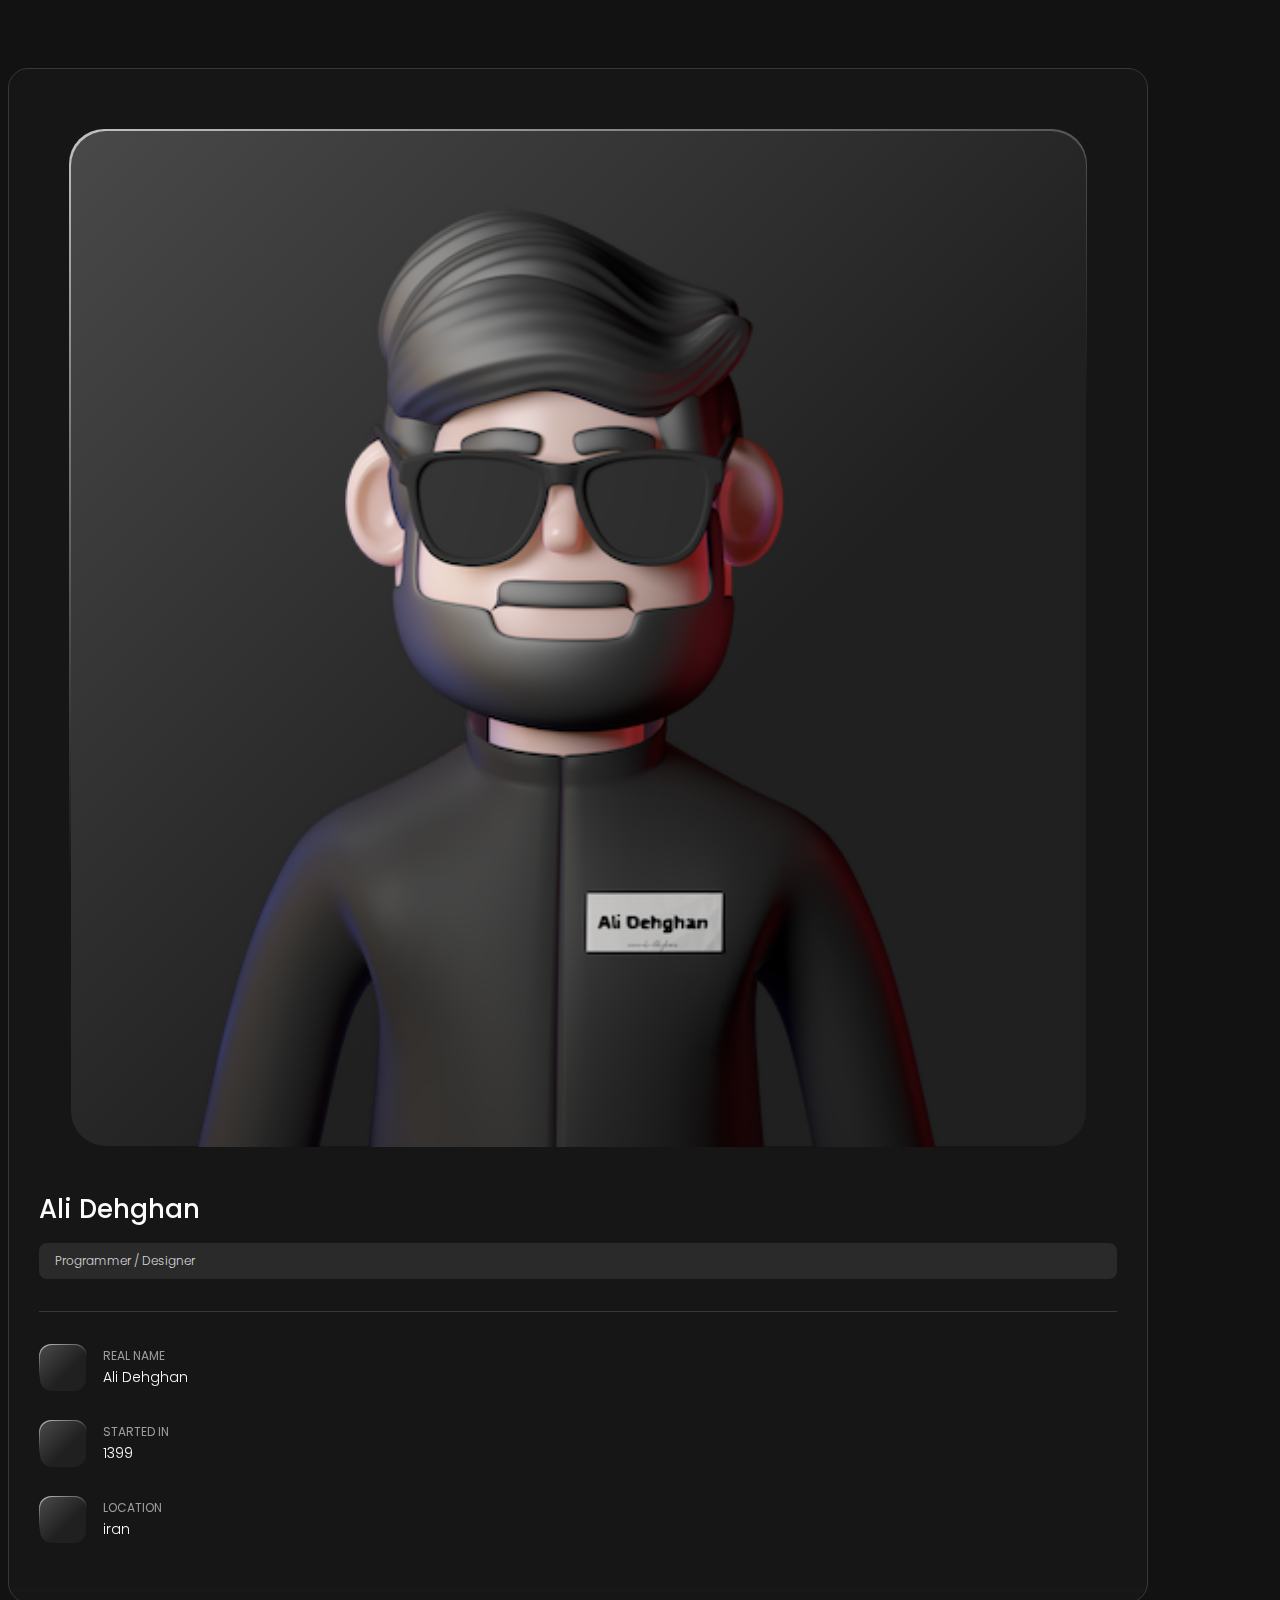
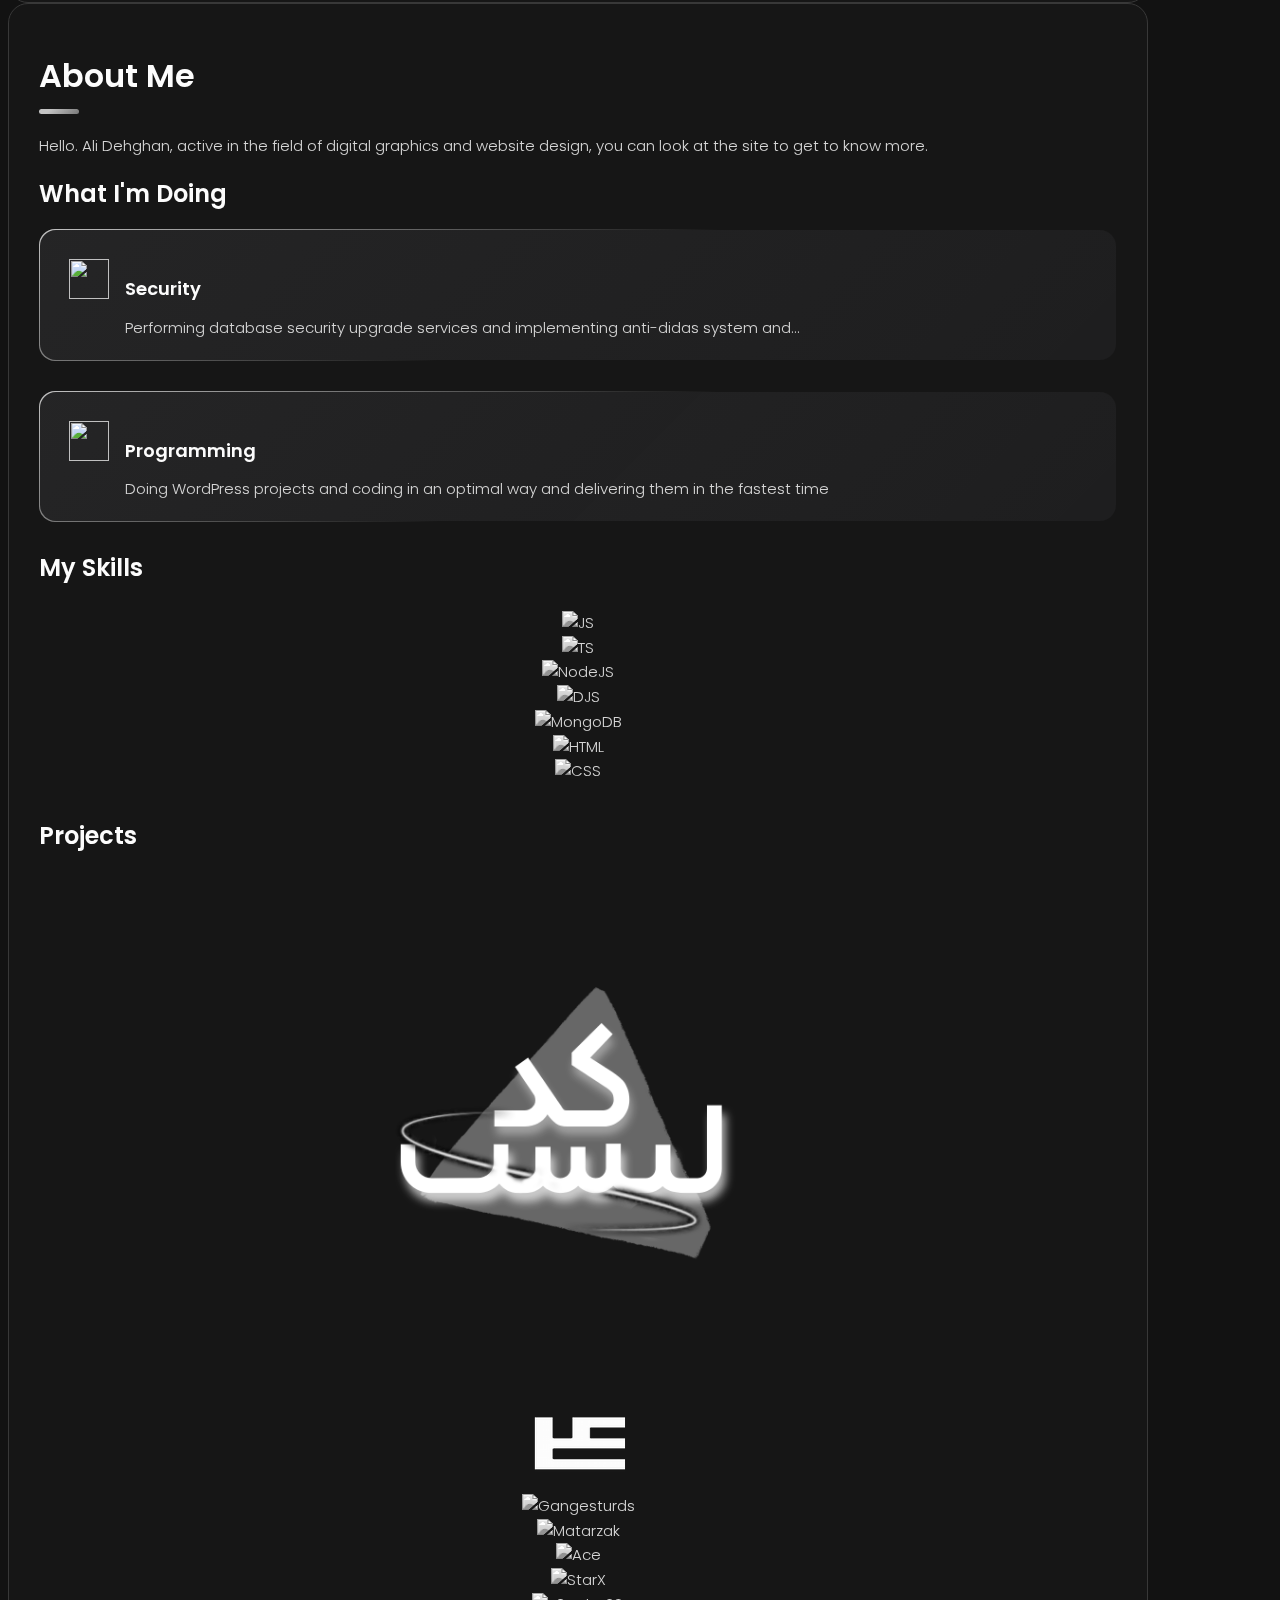
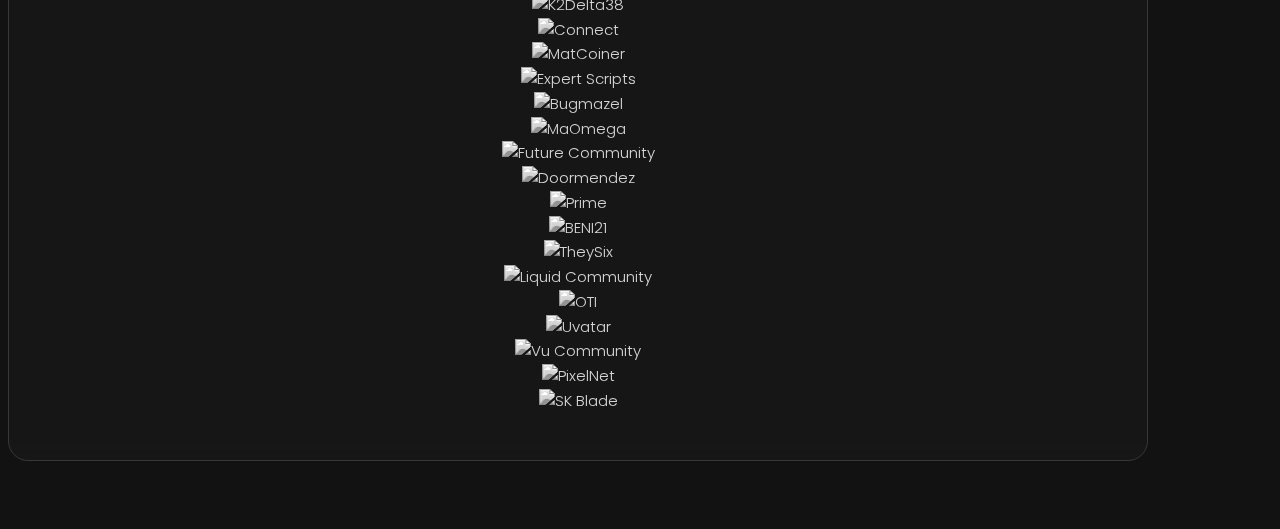
==== commit 110d4d43: "Update index.html" ====
--- a/index.html
+++ b/index.html
@@ -121,8 +121,8 @@
                                 <div class="case-item box box-inner">
                                     <img class="case-item__icon" src="assets/icons/build.svg" alt="" />
                                     <div>
-                                        <h3 class="title title--h3">Design</h3>
-                                        <p class="case-item__caption">UI and UX design - types of figma designs and 2D and 3D designs and...</p>
+                                        <h3 class="title title--h3">Security</h3>
+                                        <p class="case-item__caption">Performing database security upgrade services and implementing anti-didas system and...</p>
                                     </div>
                                 </div>
                             </div>
@@ -194,8 +194,7 @@
 
                                 <figure class="swiper-slide">
                                     <a target="_blank" href="https://www.userali.ir"><img class="logo-client"
-                                            src="/assets/images/projects
-/" alt="Userali" /></a>
+                                            src="assets/images/projects/Userali.png" alt="Userali" /></a>
                                 </figure>
                               
                               <figure class="swiper-slide">
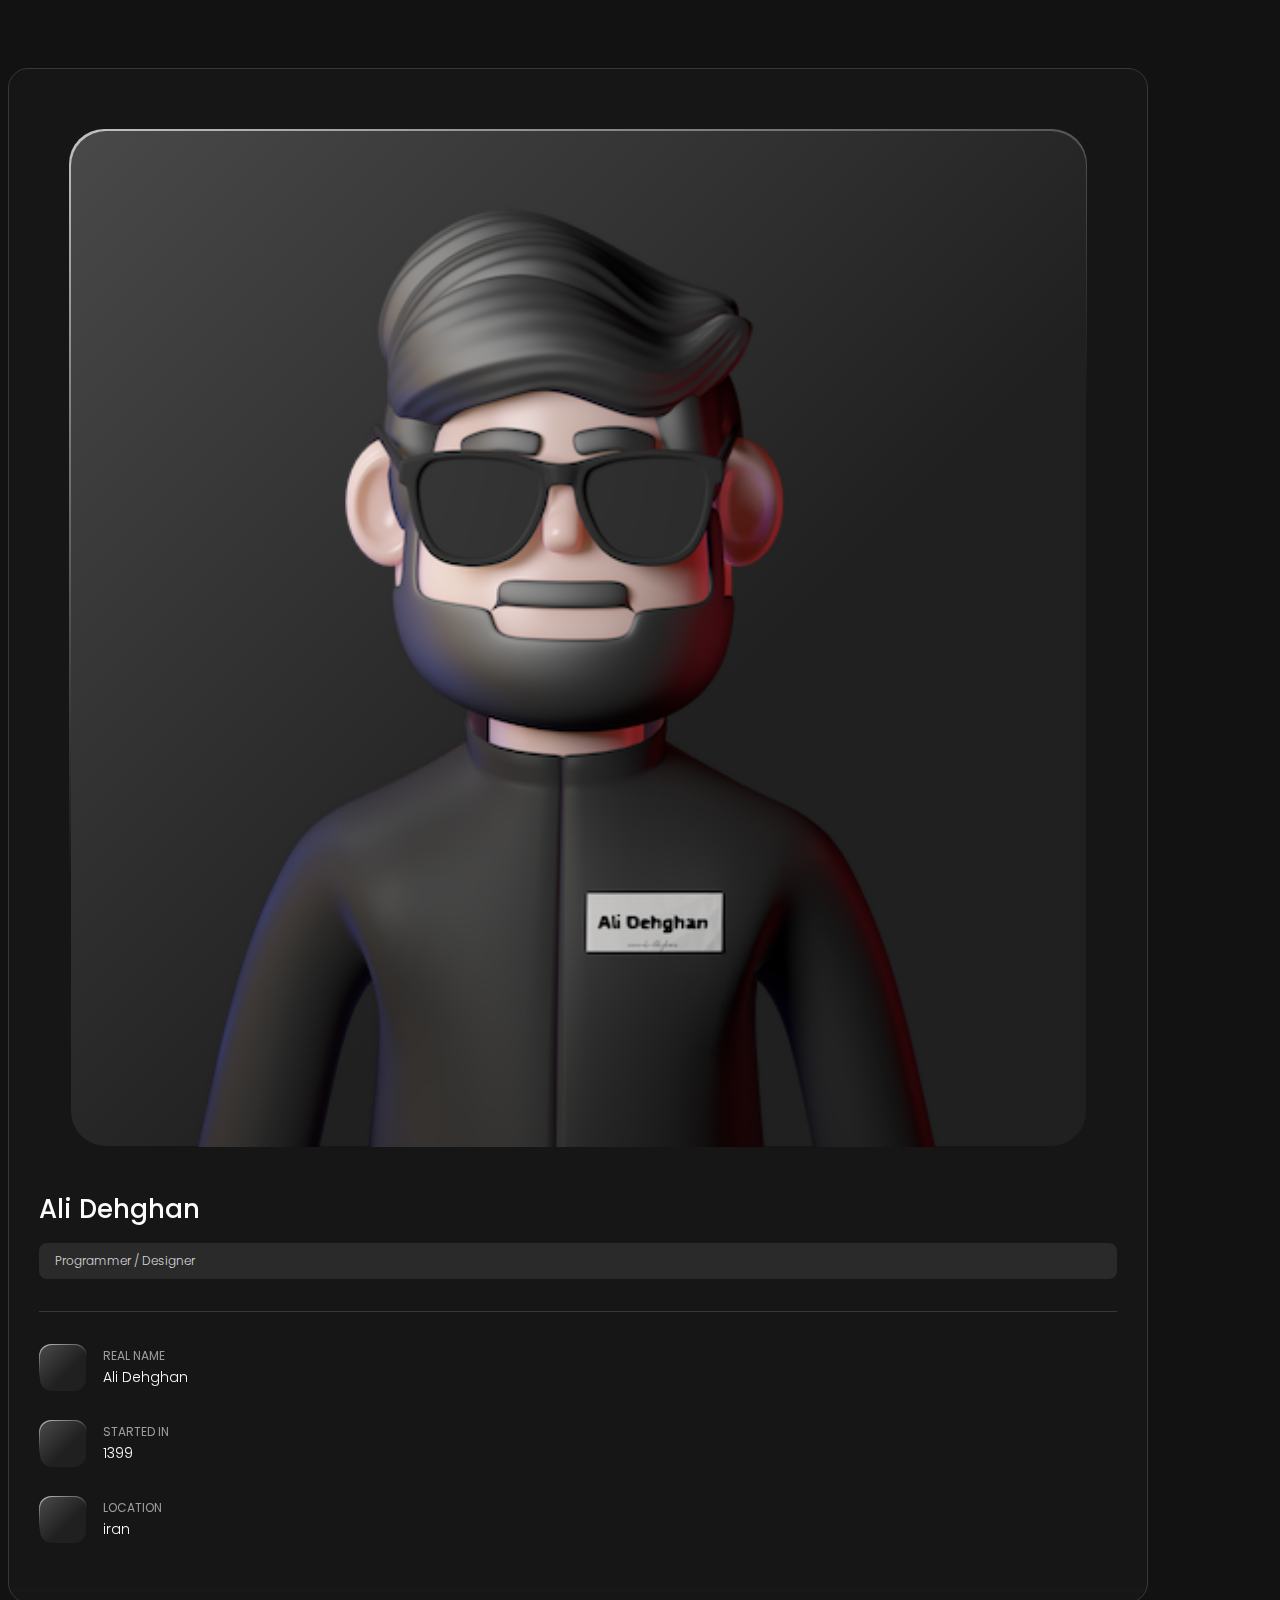
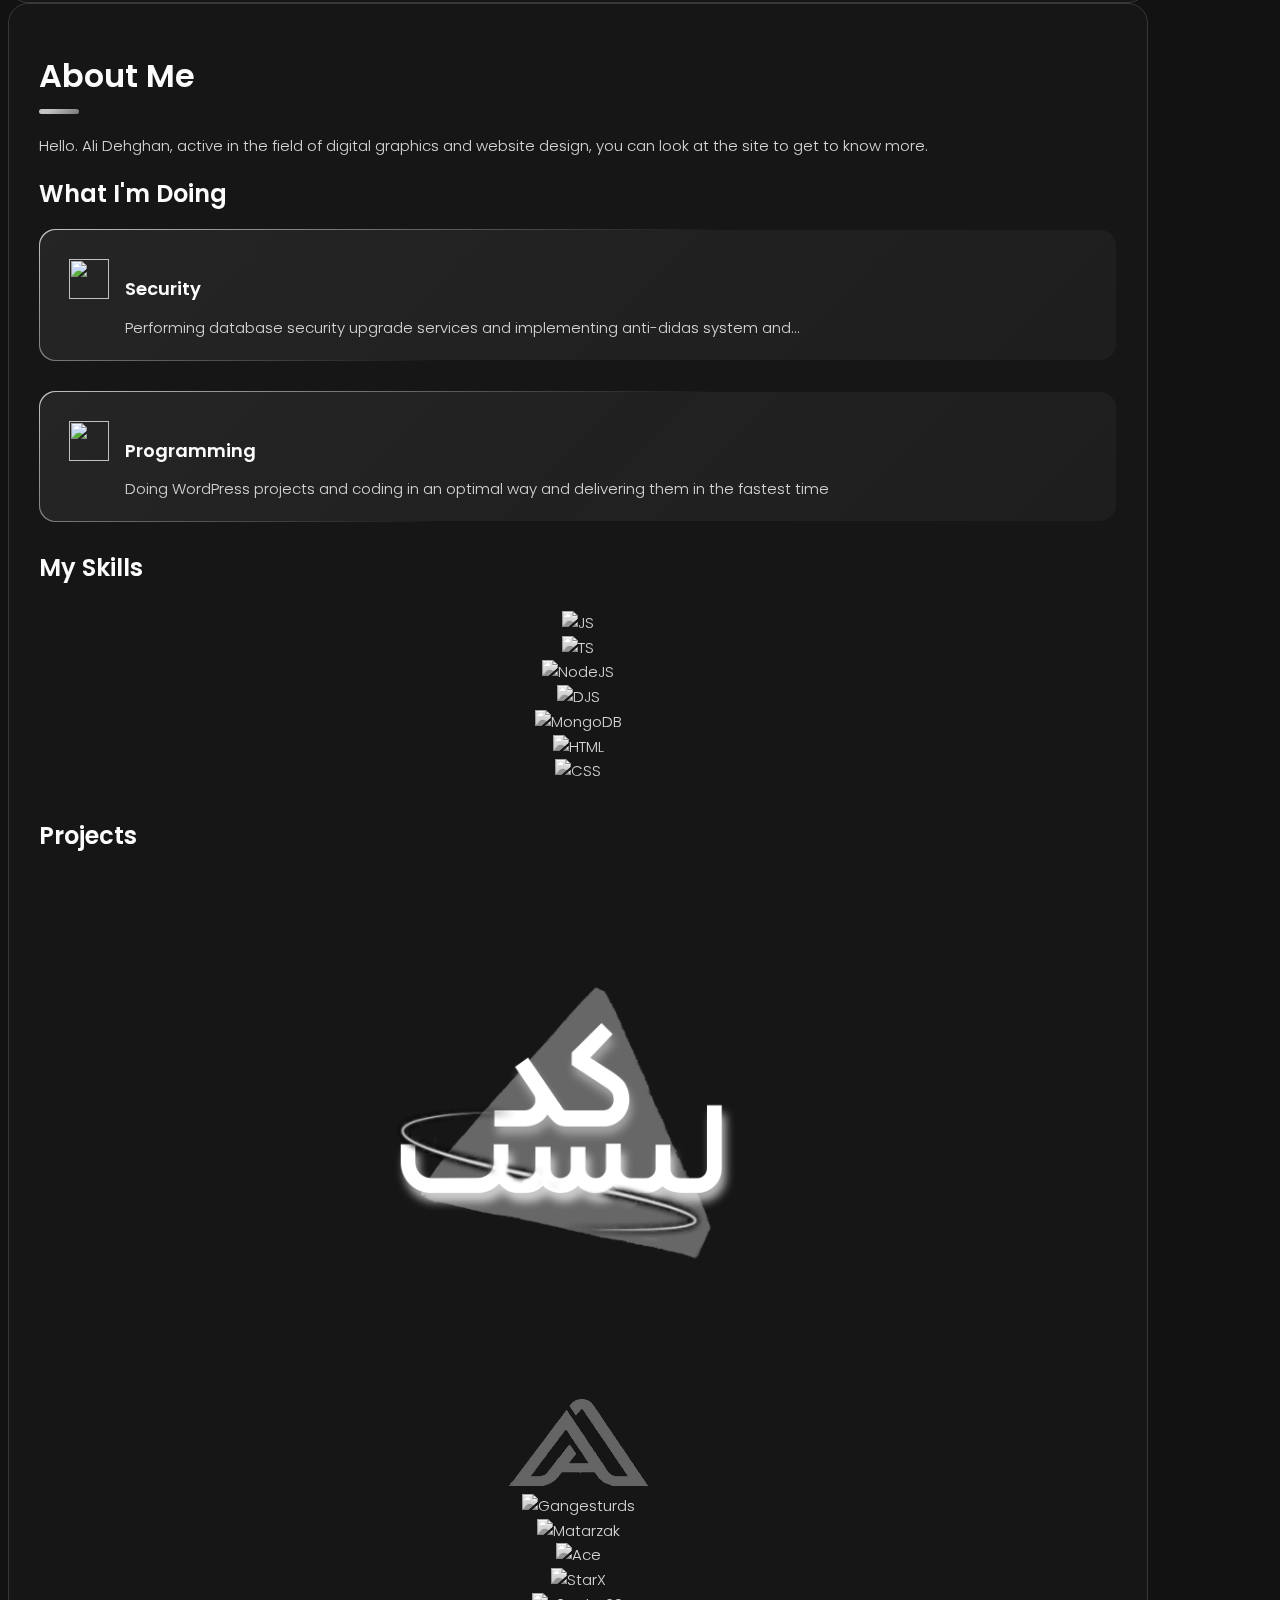
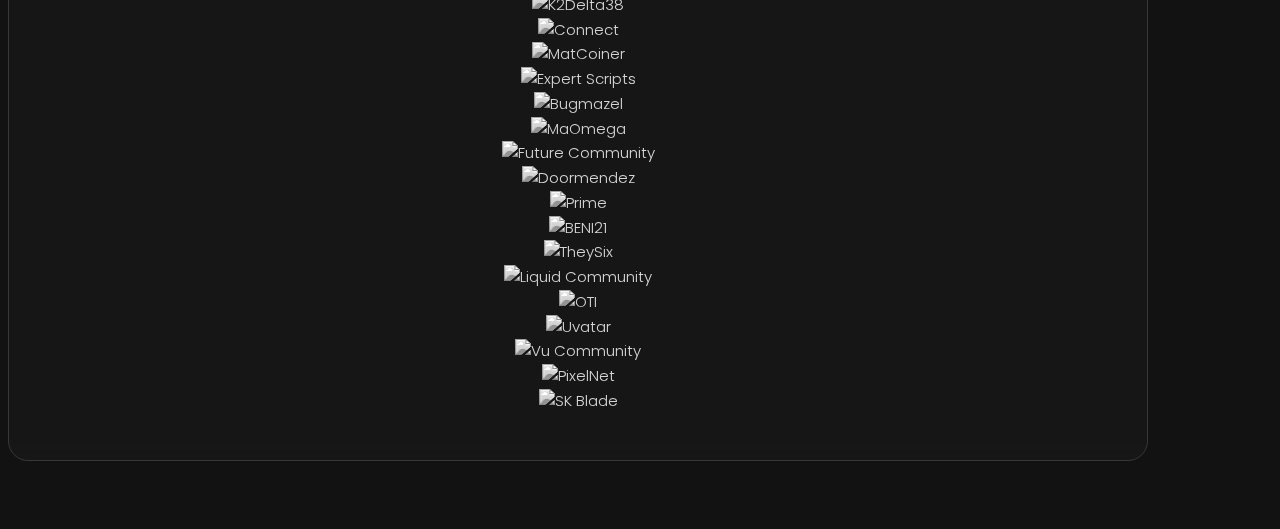
==== commit c6b704f4: "Update index.html" ====
--- a/index.html
+++ b/index.html
@@ -30,15 +30,14 @@
 <meta name="viewport" content="width=device-width, initial-scale=1.0, maximum-scale=1.0, user-scalable=no, shrink-to-fit=no">
   <meta name="format-detection" content="telephone=no" />
     <meta name="format-detection" content="address=no" />
-
-    <meta property="og:type" content="website">
-    <meta property="og:title" content="Ali Dehghan" />
-    <meta property="og:description"
-        content="I'm Ali, a 18 years old developer from Iran that goes by &quot;Ali Dehghan&quot; on media." />
+    <meta name="author" content="Ali Dehghan">
+    <meta name="description" content="The Official Web Site of Ali Dehghan" />
+    <meta property="og:type" content="Website" />
+    <meta property="og:title" content="Ali Dehghan | Userali" />
+    <meta property="og:description" content="The Official Web Site of Ali Dehghan" />
     <meta property="og:url" content="https://www.userali.ir" />
     <meta property="og:image" content="https://www.userali.ir/AD/images/AD.webp" />
     <meta name="theme-color" content="#2f3136">
-
     <link rel="apple-touch-icon" href="assets/images/avatar.png">
     <link rel="shortcut icon" href="assets/images/favicon.png" type="image/png">
 
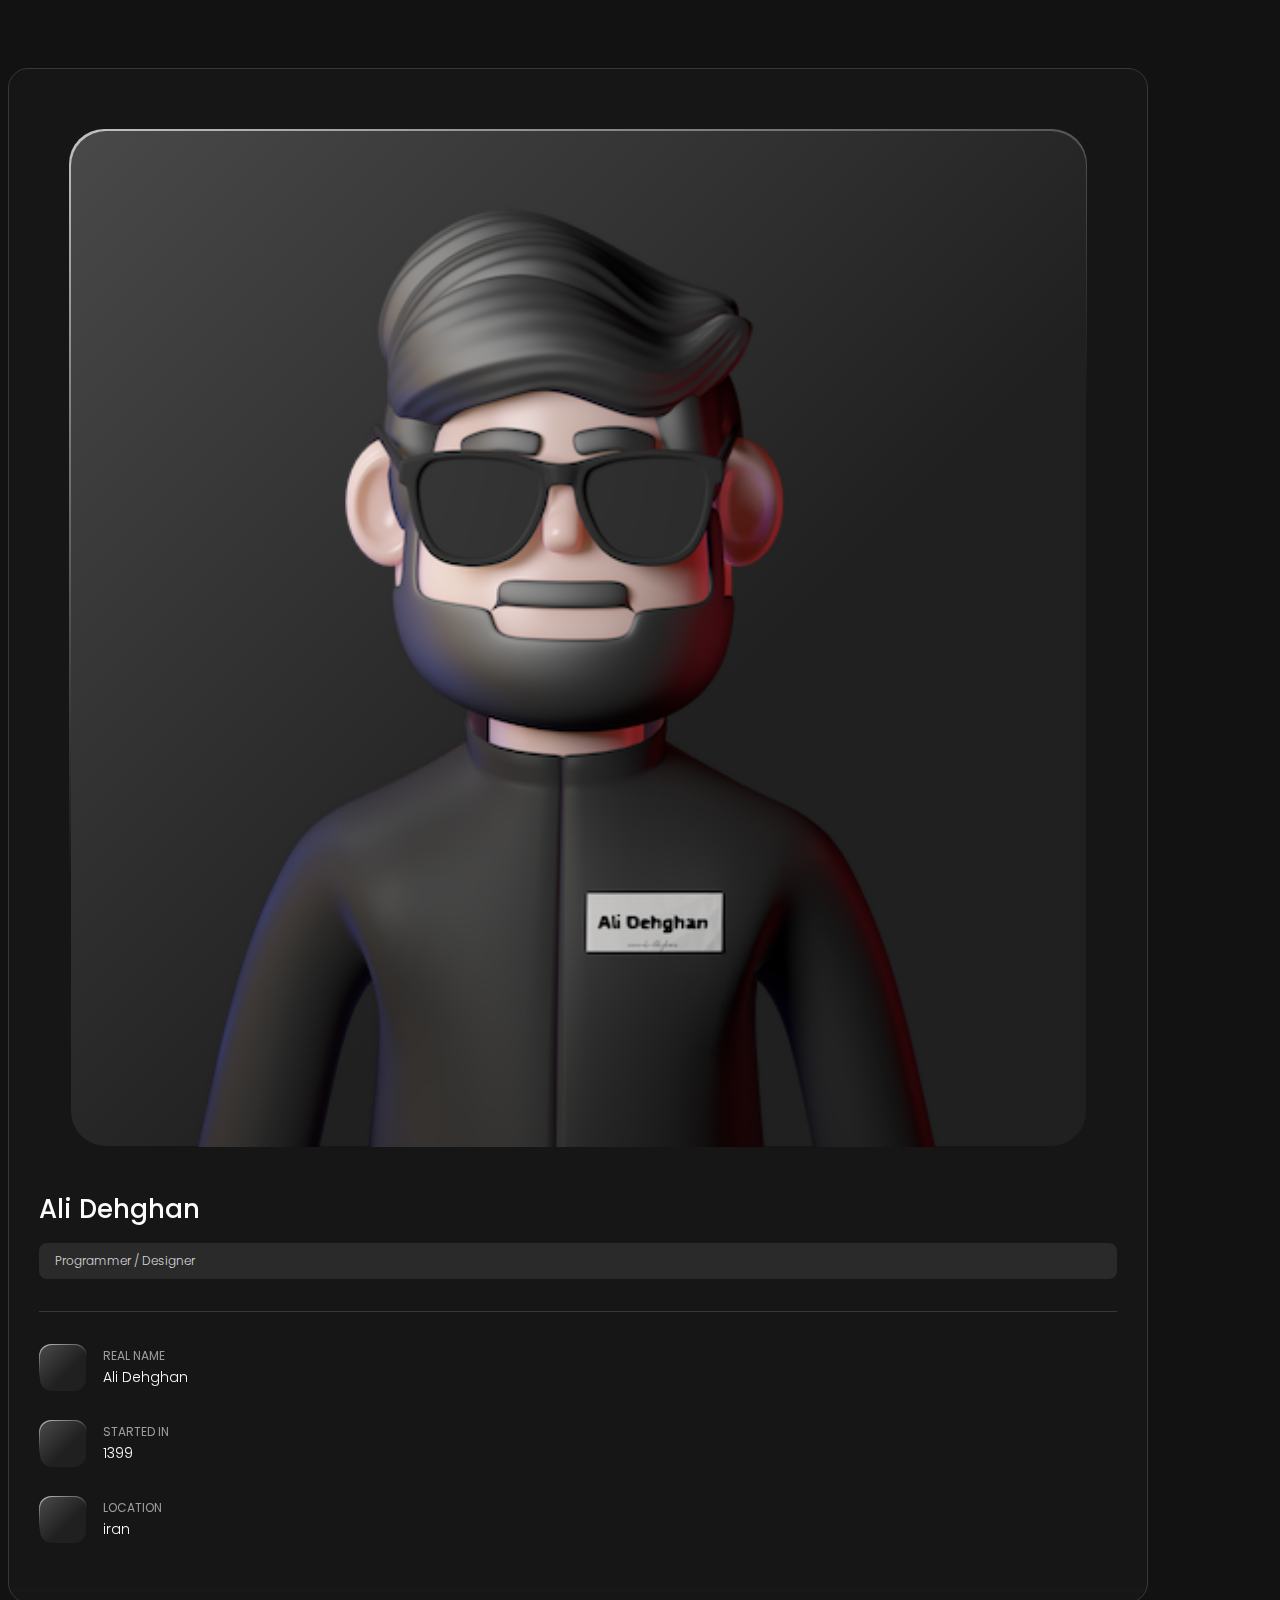
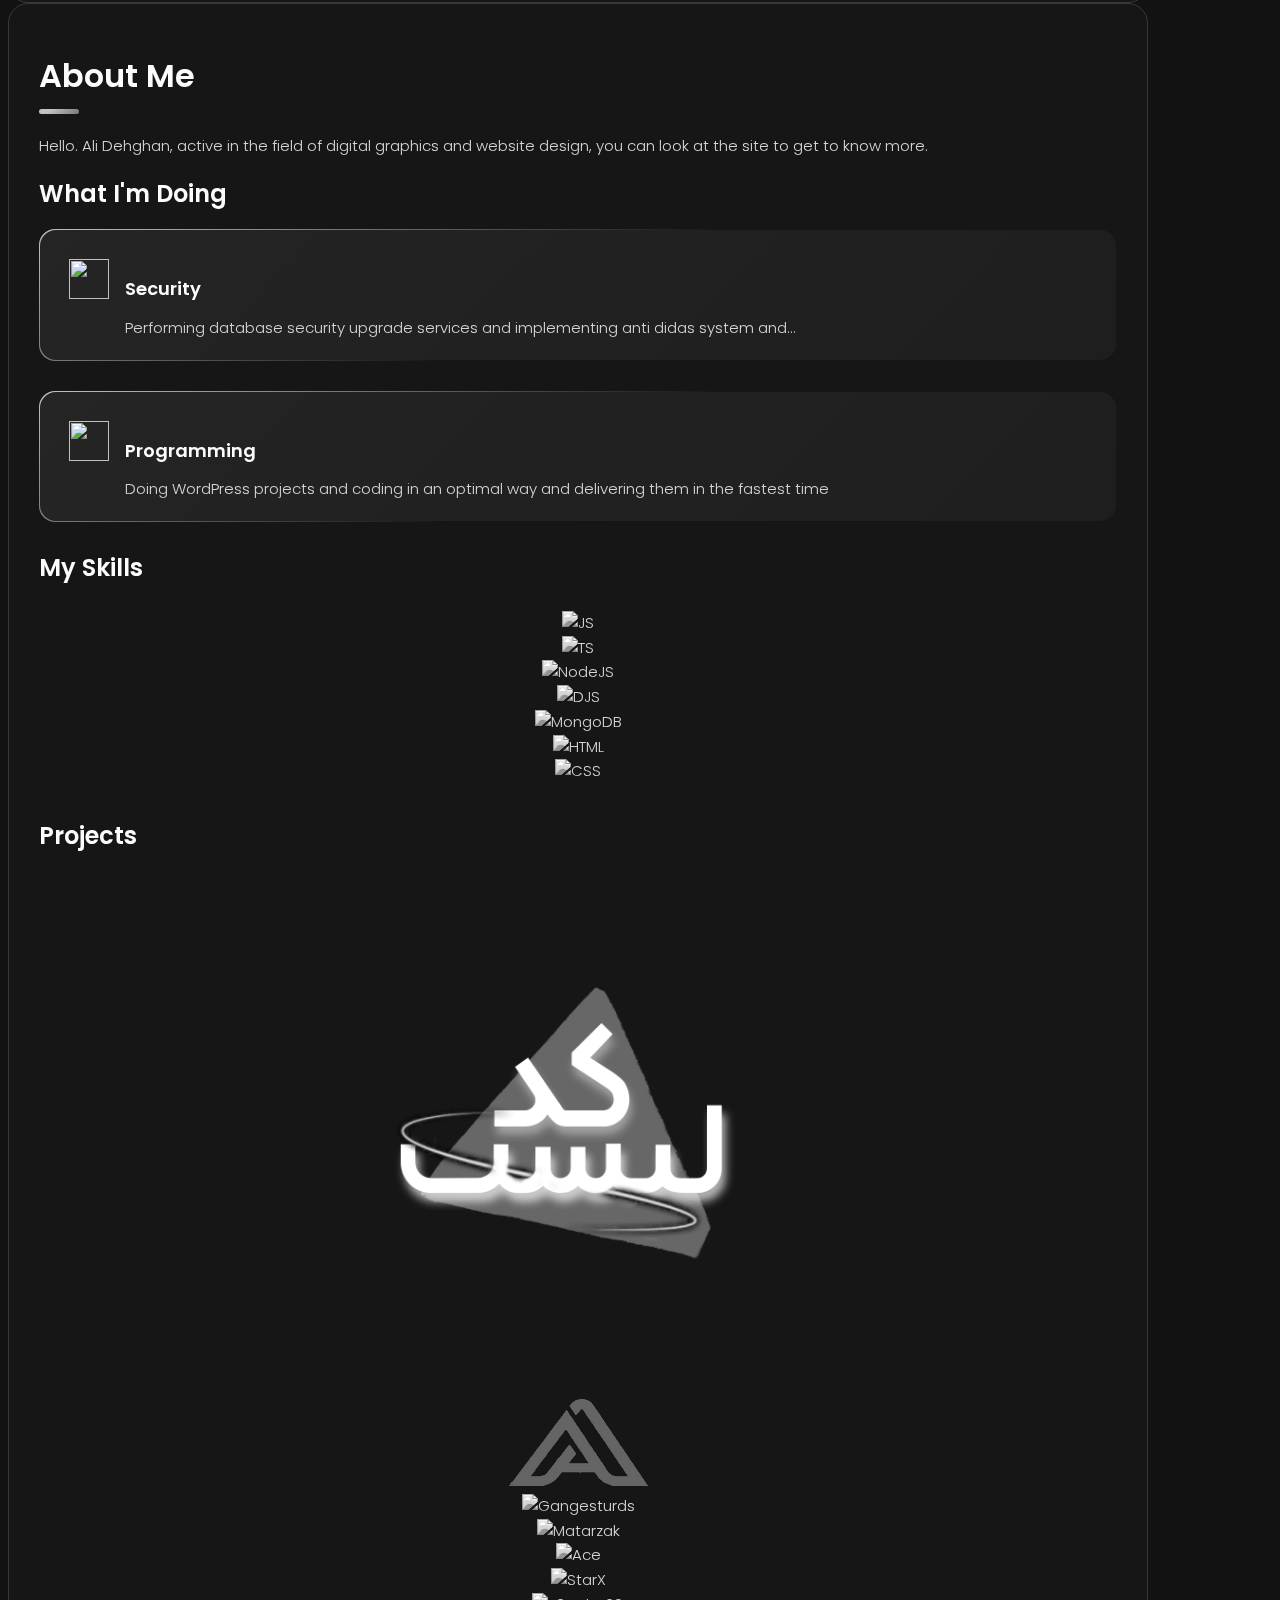
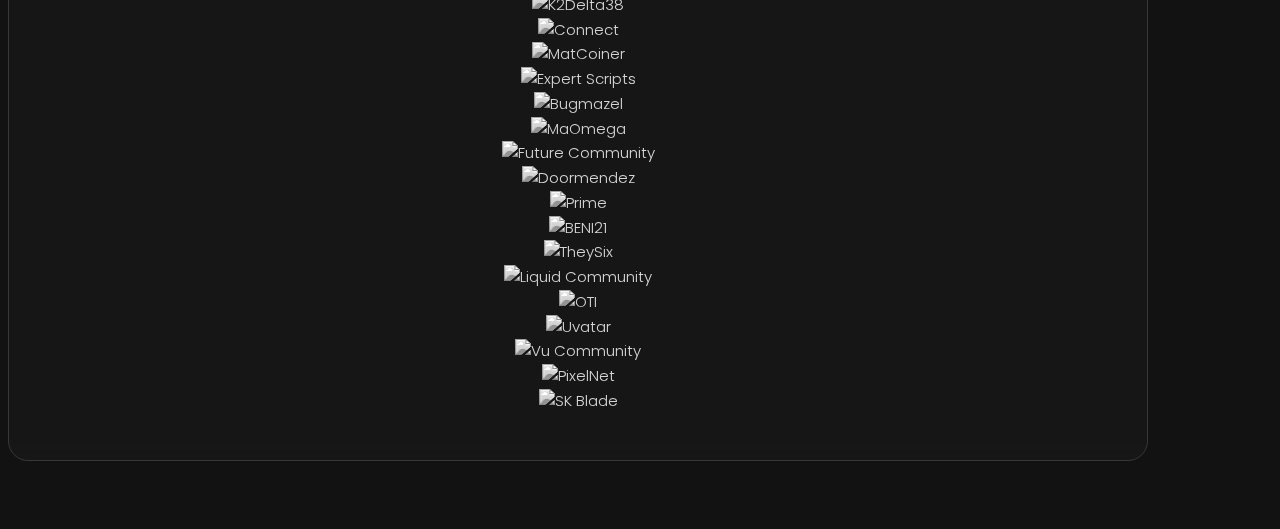
==== commit d006d899: "Update index.html" ====
--- a/index.html
+++ b/index.html
@@ -118,17 +118,17 @@
 
                             <div class="col-12 col-lg-6">
                                 <div class="case-item box box-inner">
-                                    <img class="case-item__icon" src="assets/icons/build.svg" alt="" />
+                                    <img class="case-item__icon" src="assets/icons/build.svg" draggable="false" alt="" />
                                     <div>
                                         <h3 class="title title--h3">Security</h3>
-                                        <p class="case-item__caption">Performing database security upgrade services and implementing anti-didas system and...</p>
+                                        <p class="case-item__caption">Performing database security upgrade services and implementing anti didas system and...</p>
                                     </div>
                                 </div>
                             </div>
 
                             <div class="col-12 col-lg-6">
                                 <div class="case-item box box-inner">
-                                    <img class="case-item__icon" src="assets/icons/code.svg" alt="" />
+                                    <img class="case-item__icon" src="assets/icons/code.svg" draggable="false" alt="" />
                                     <div>
                                         <h3 class="title title--h3">Programming</h3>
                                         <p class="case-item__caption">Doing WordPress projects and coding in an optimal way and delivering them in the fastest time
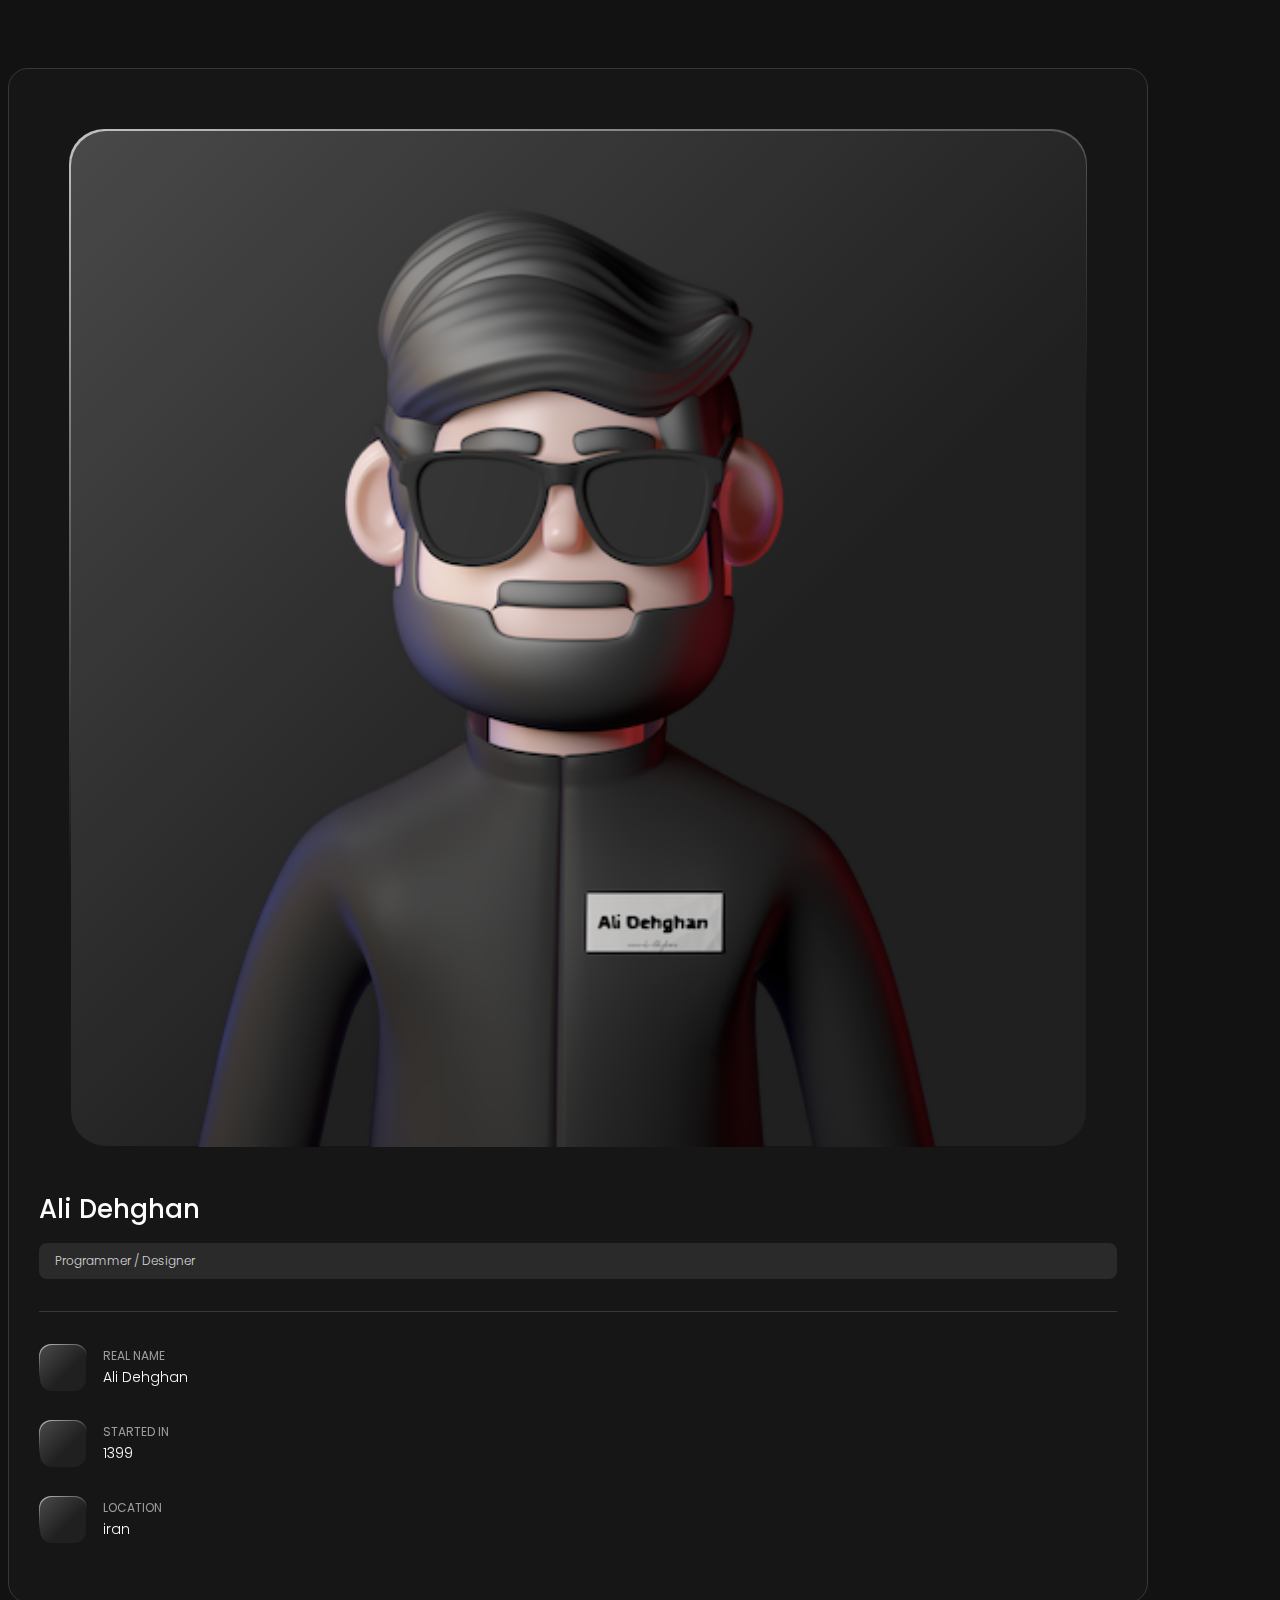
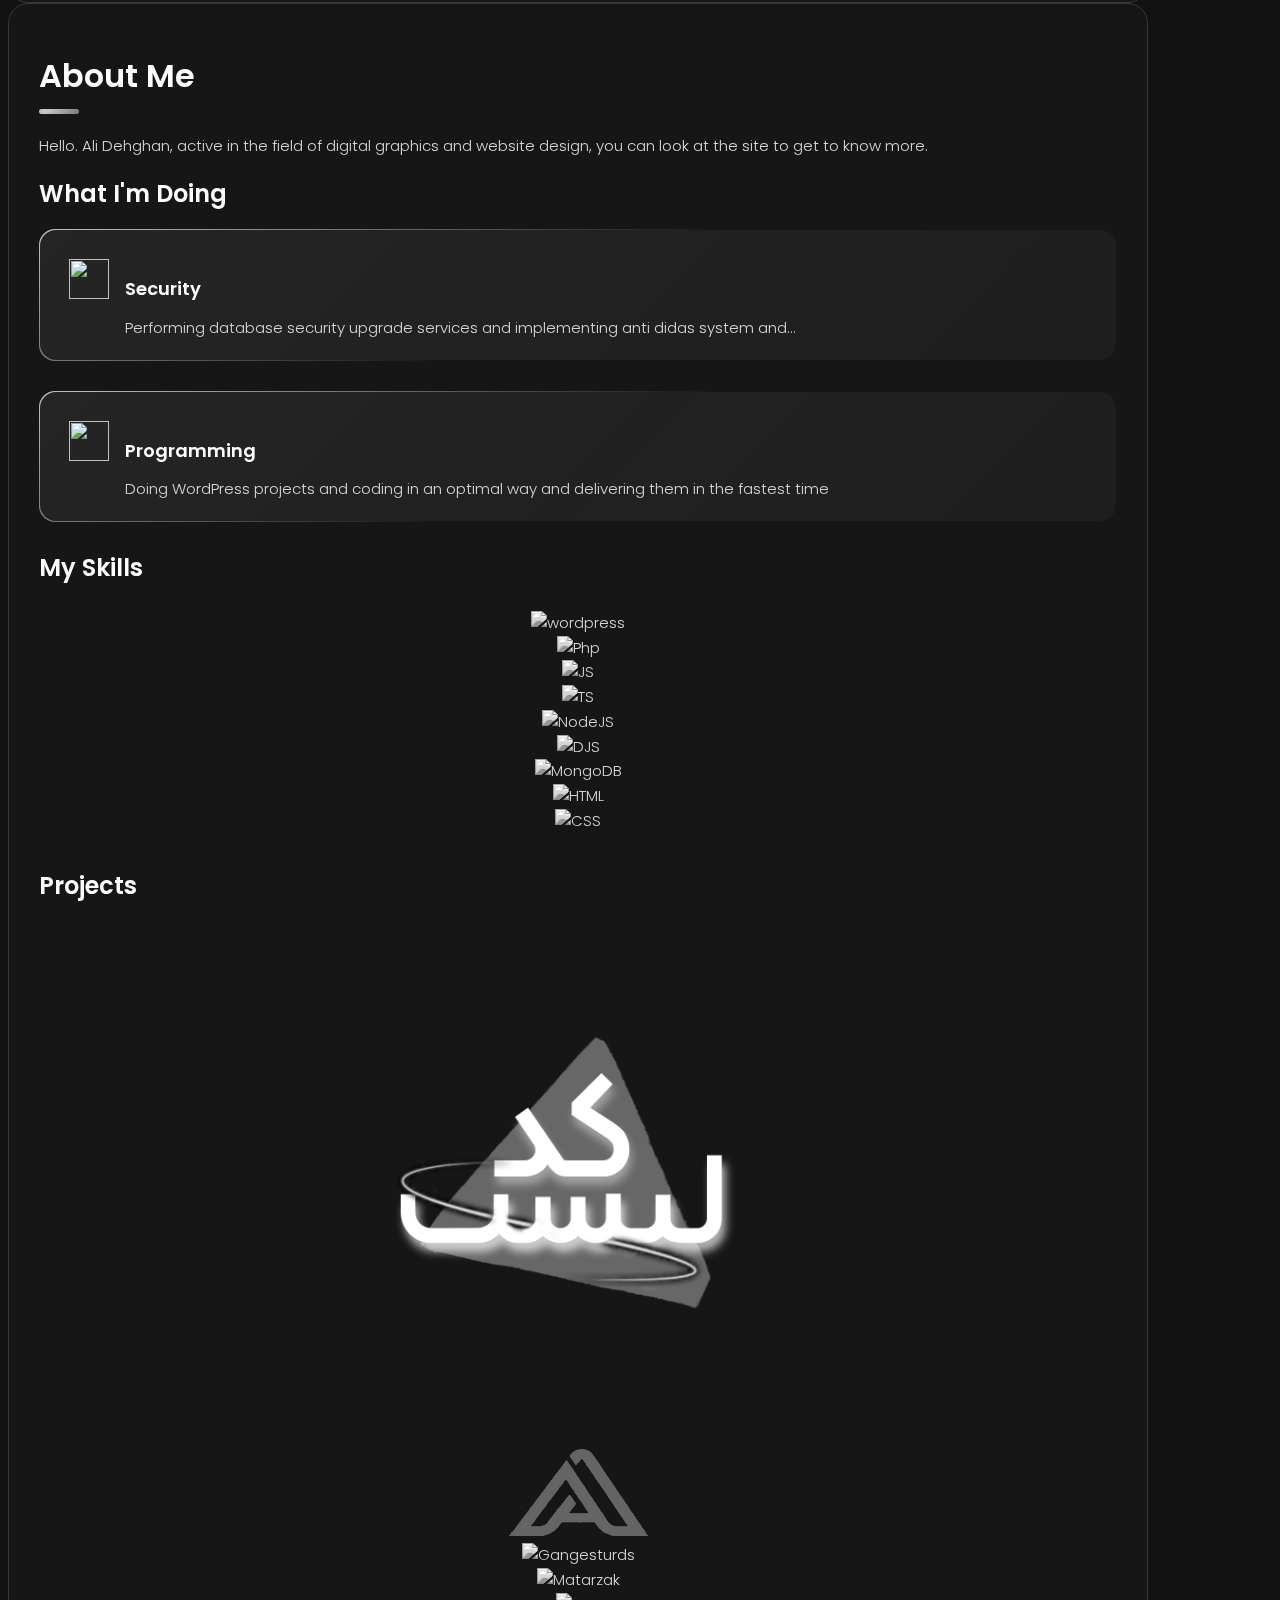
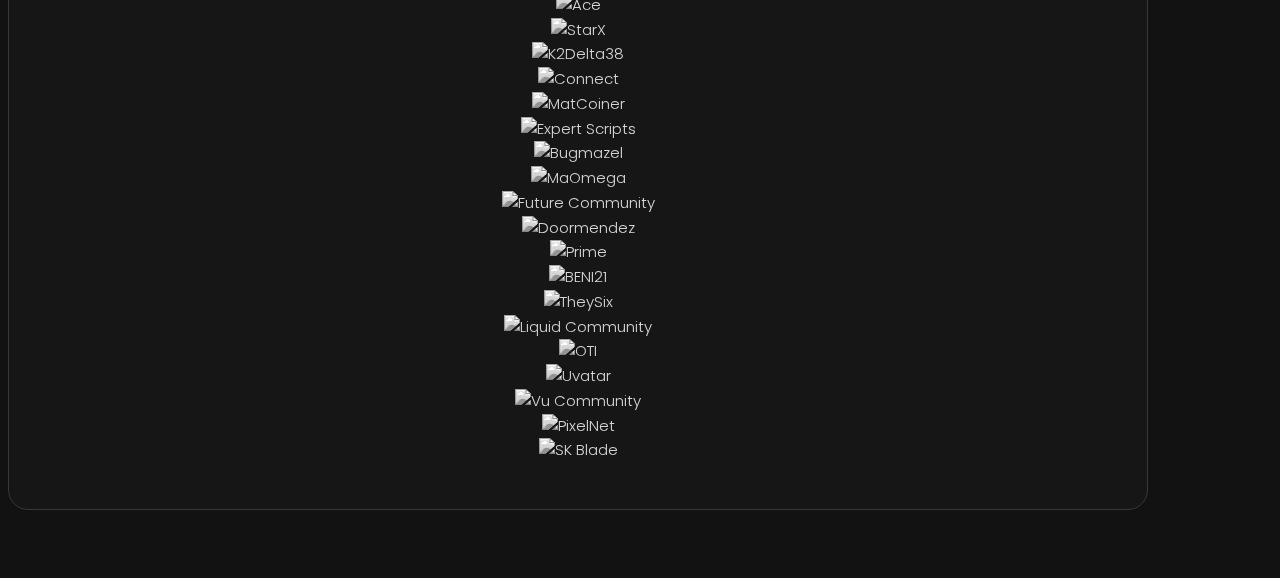
==== commit e7991350: "Update index.html" ====
--- a/index.html
+++ b/index.html
@@ -144,6 +144,15 @@
                             <div class="swiper-wrapper">
 
                                 <figure class="swiper-slide">
+                                    <span><img class="logo-client" src="assets/images/skills/wordpress.png" draggable="false" alt="wordpress" /></span>
+                                </figure>
+
+                              
+                                                          <figure class="swiper-slide">
+                                    <span><img class="logo-client" src="assets/images/skills/Php.png" draggable="false" alt="Php" /></span>
+                                </figure>
+                              
+                              <figure class="swiper-slide">
                                     <span><img class="logo-client" src="assets/images/skills/JS.png" draggable="false" alt="JS" /></span>
                                 </figure>
 
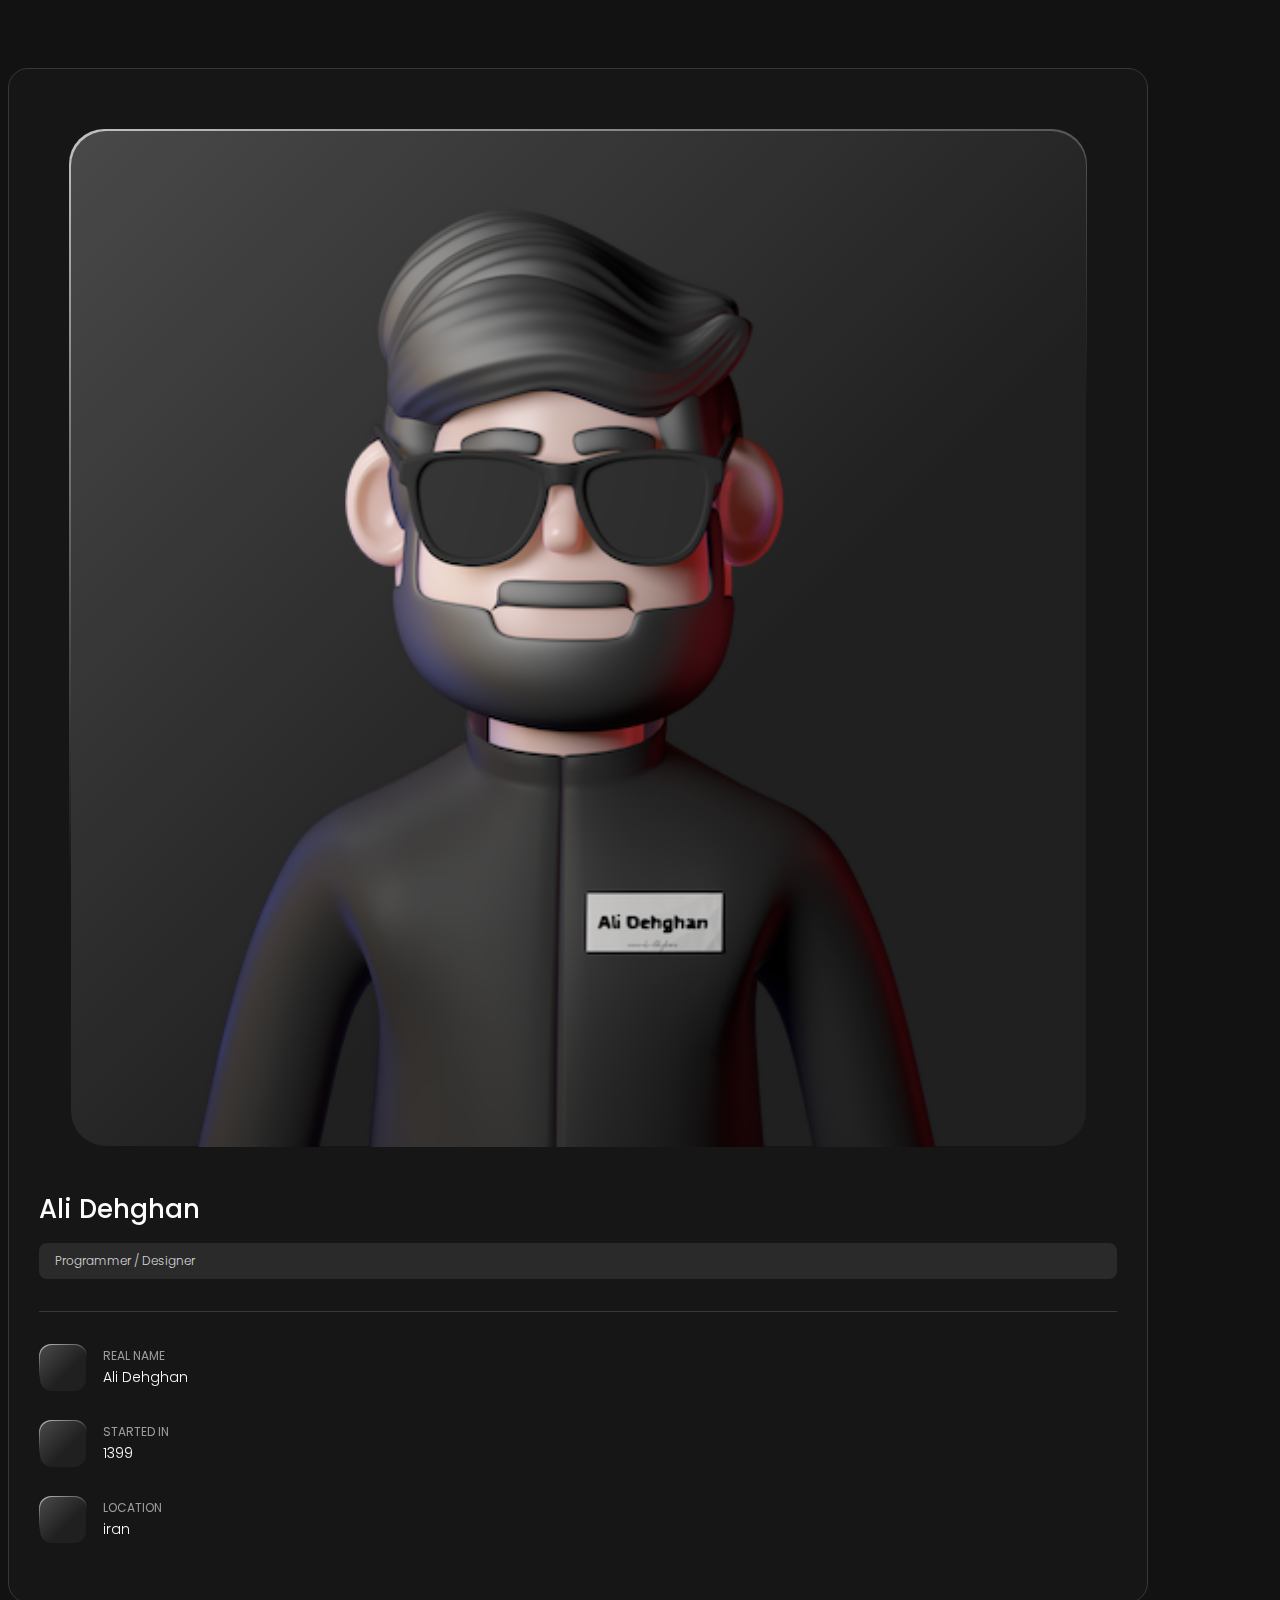
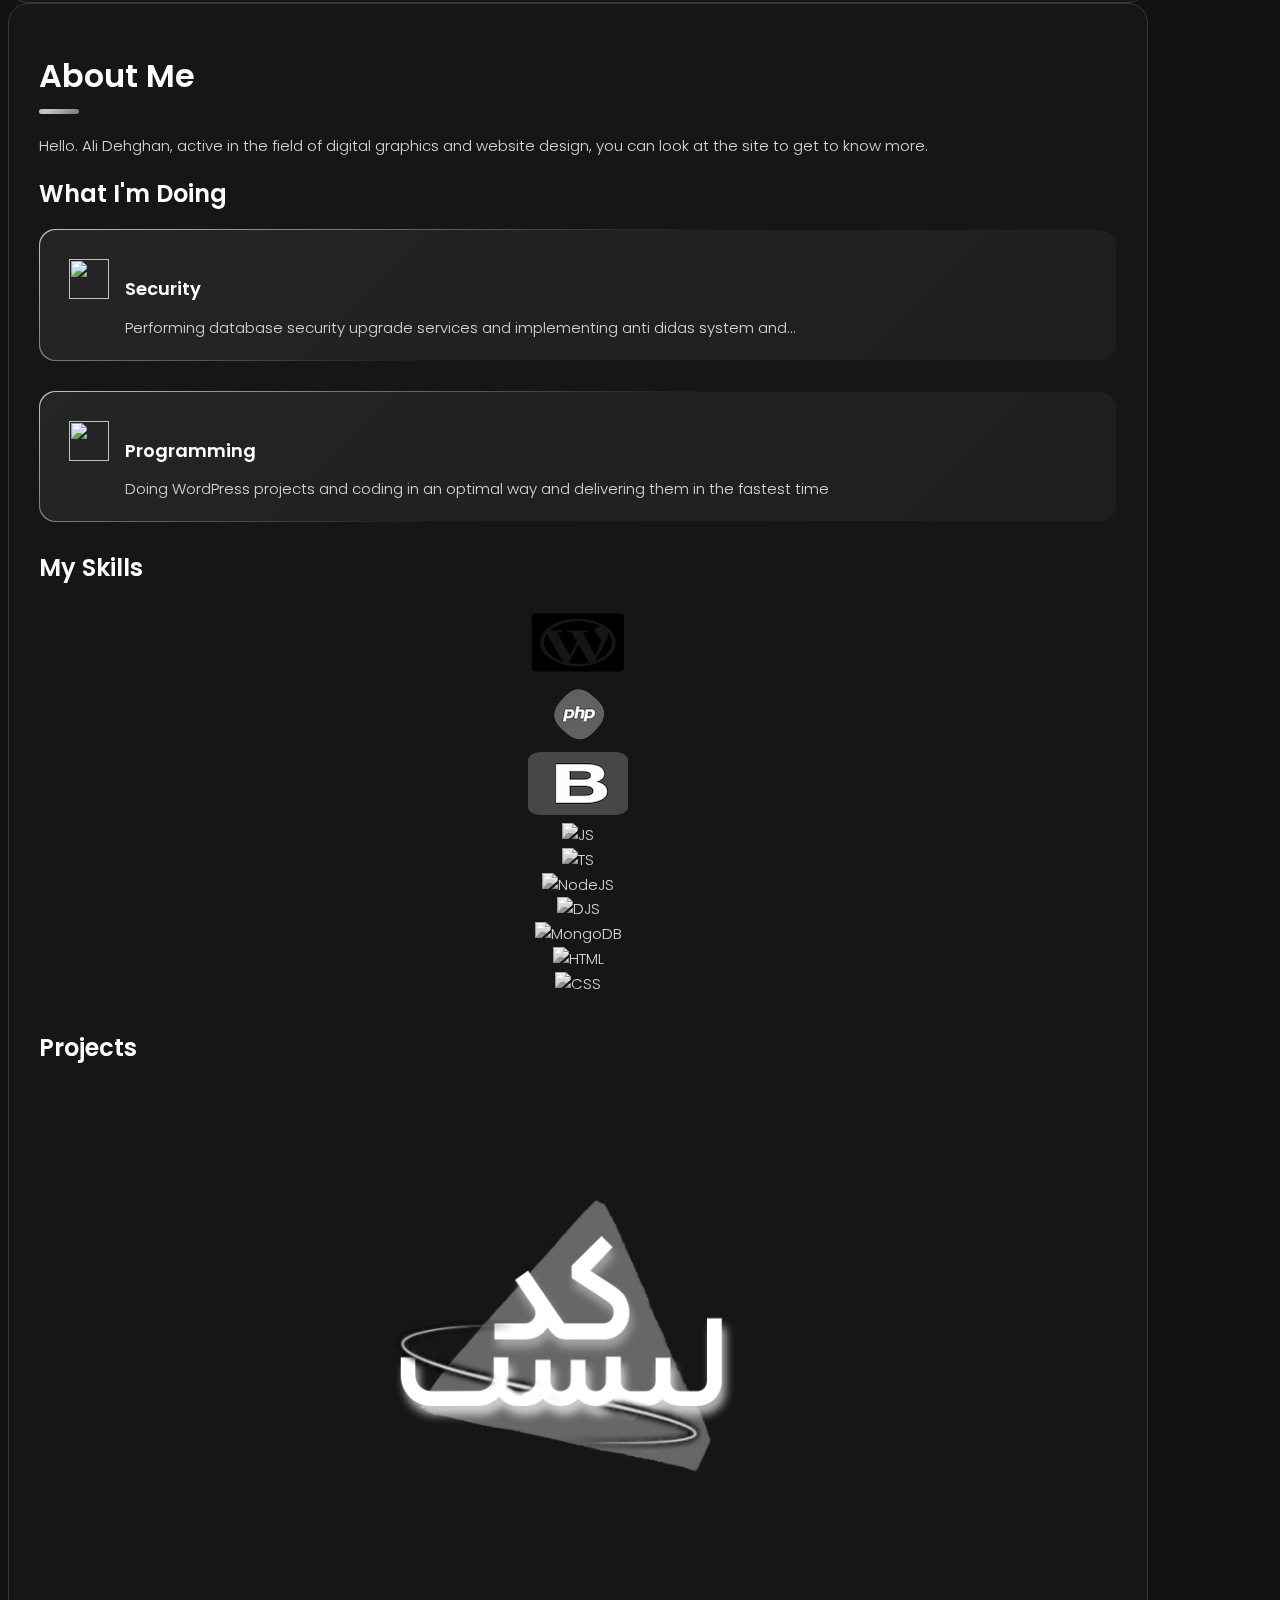
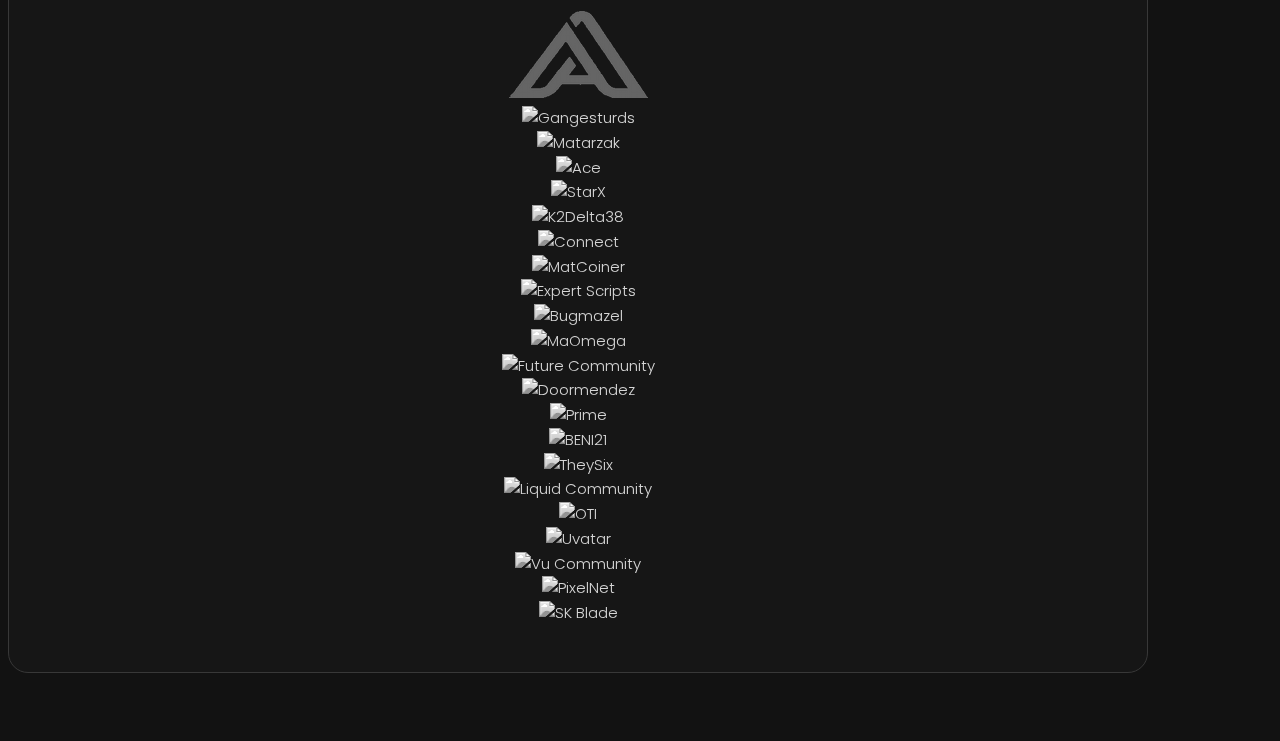
==== commit 1ff55977: "Update index.html" ====
--- a/index.html
+++ b/index.html
@@ -151,6 +151,10 @@
                                                           <figure class="swiper-slide">
                                     <span><img class="logo-client" src="assets/images/skills/Php.png" draggable="false" alt="Php" /></span>
                                 </figure>
+
+                                <figure class="swiper-slide">
+                                    <span><img class="logo-client" src="assets/images/skills/bootstrap.png" draggable="false" alt="bootstrap" /></span>
+                                </figure>
                               
                               <figure class="swiper-slide">
                                     <span><img class="logo-client" src="assets/images/skills/JS.png" draggable="false" alt="JS" /></span>
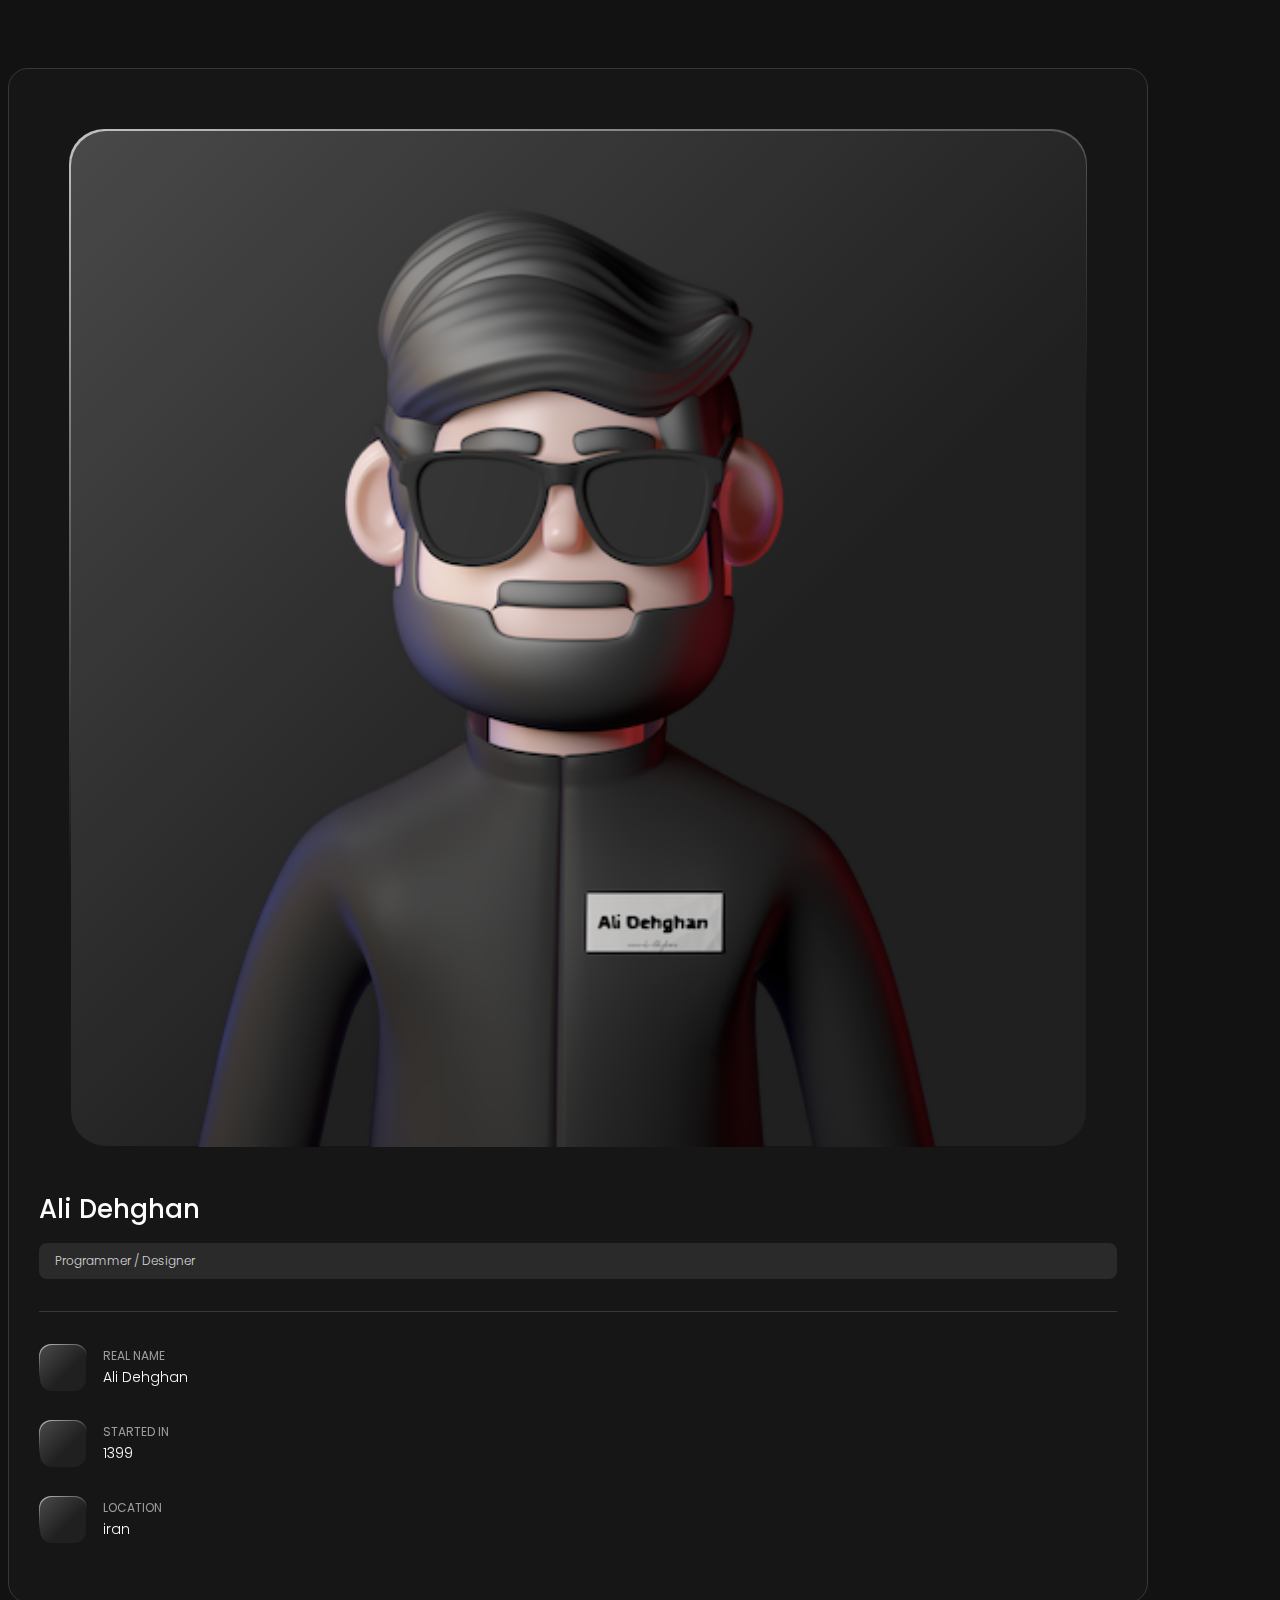
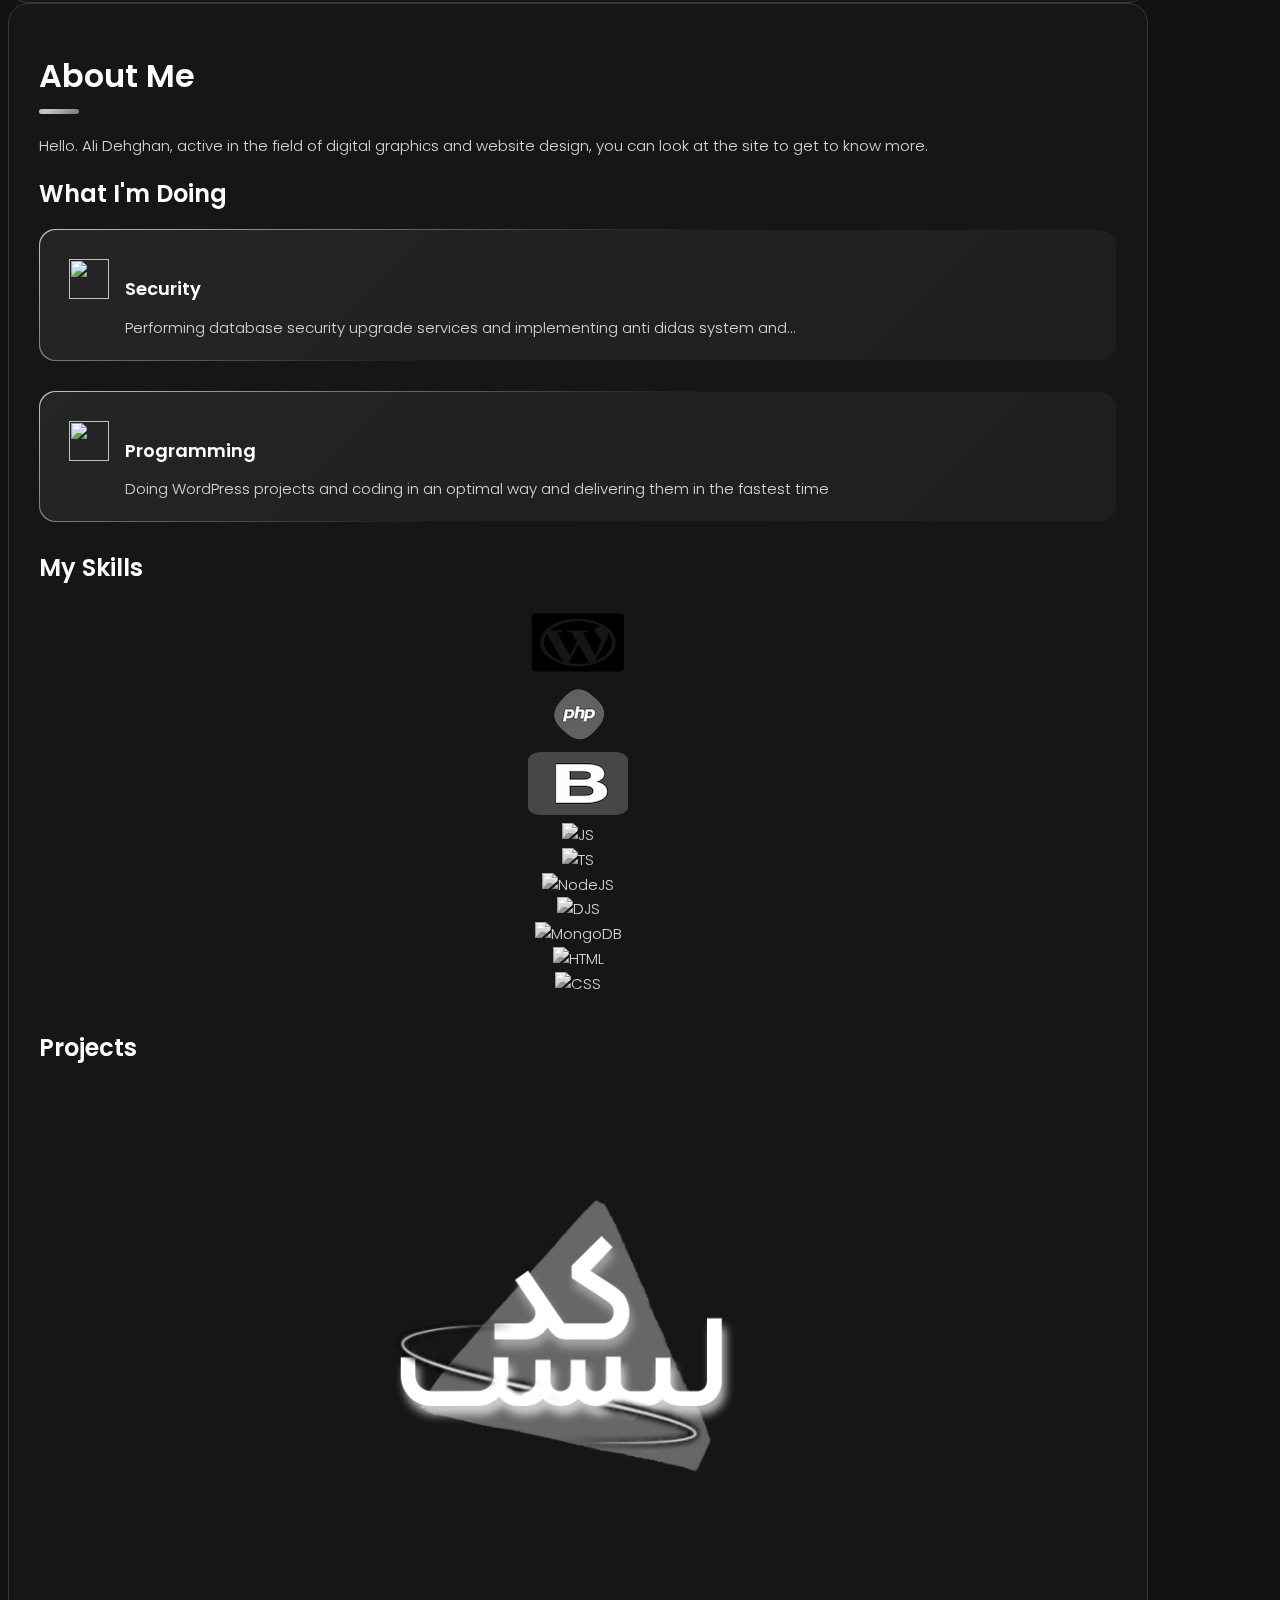
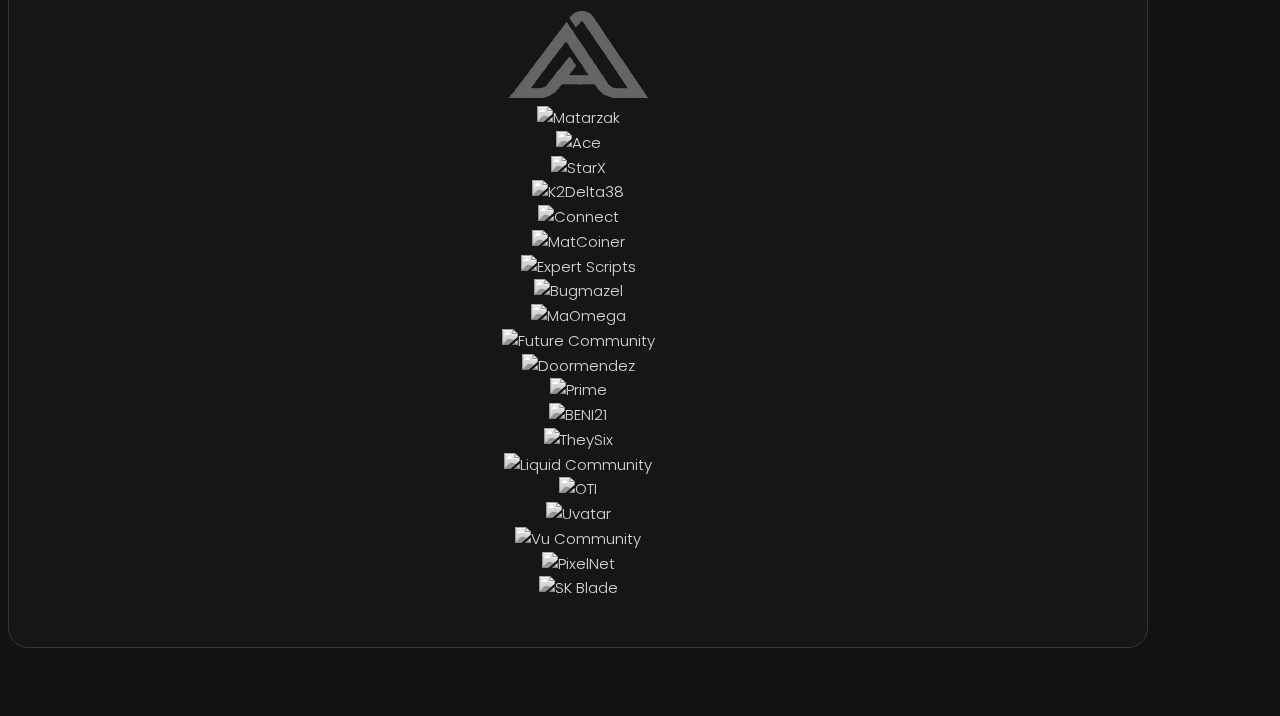
==== commit ad0b8bb0: "Update index.html" ====
--- a/index.html
+++ b/index.html
@@ -208,12 +208,7 @@
                                     <a target="_blank" href="https://www.userali.ir"><img class="logo-client"
                                             src="assets/images/projects/Userali.png" alt="Userali" /></a>
                                 </figure>
-                              
-                              <figure class="swiper-slide">
-                                    <span><img class="logo-client" src="assets/images/projects/Gangesturds.png" draggable="false"
-                                            alt="Gangesturds" /></span>
-                                </figure>
-
+                        
                                 <figure class="swiper-slide">
                                     <span><img class="logo-client" src="assets/images/projects/Matarzak.png" draggable="false"
                                             alt="Matarzak" /></span>
